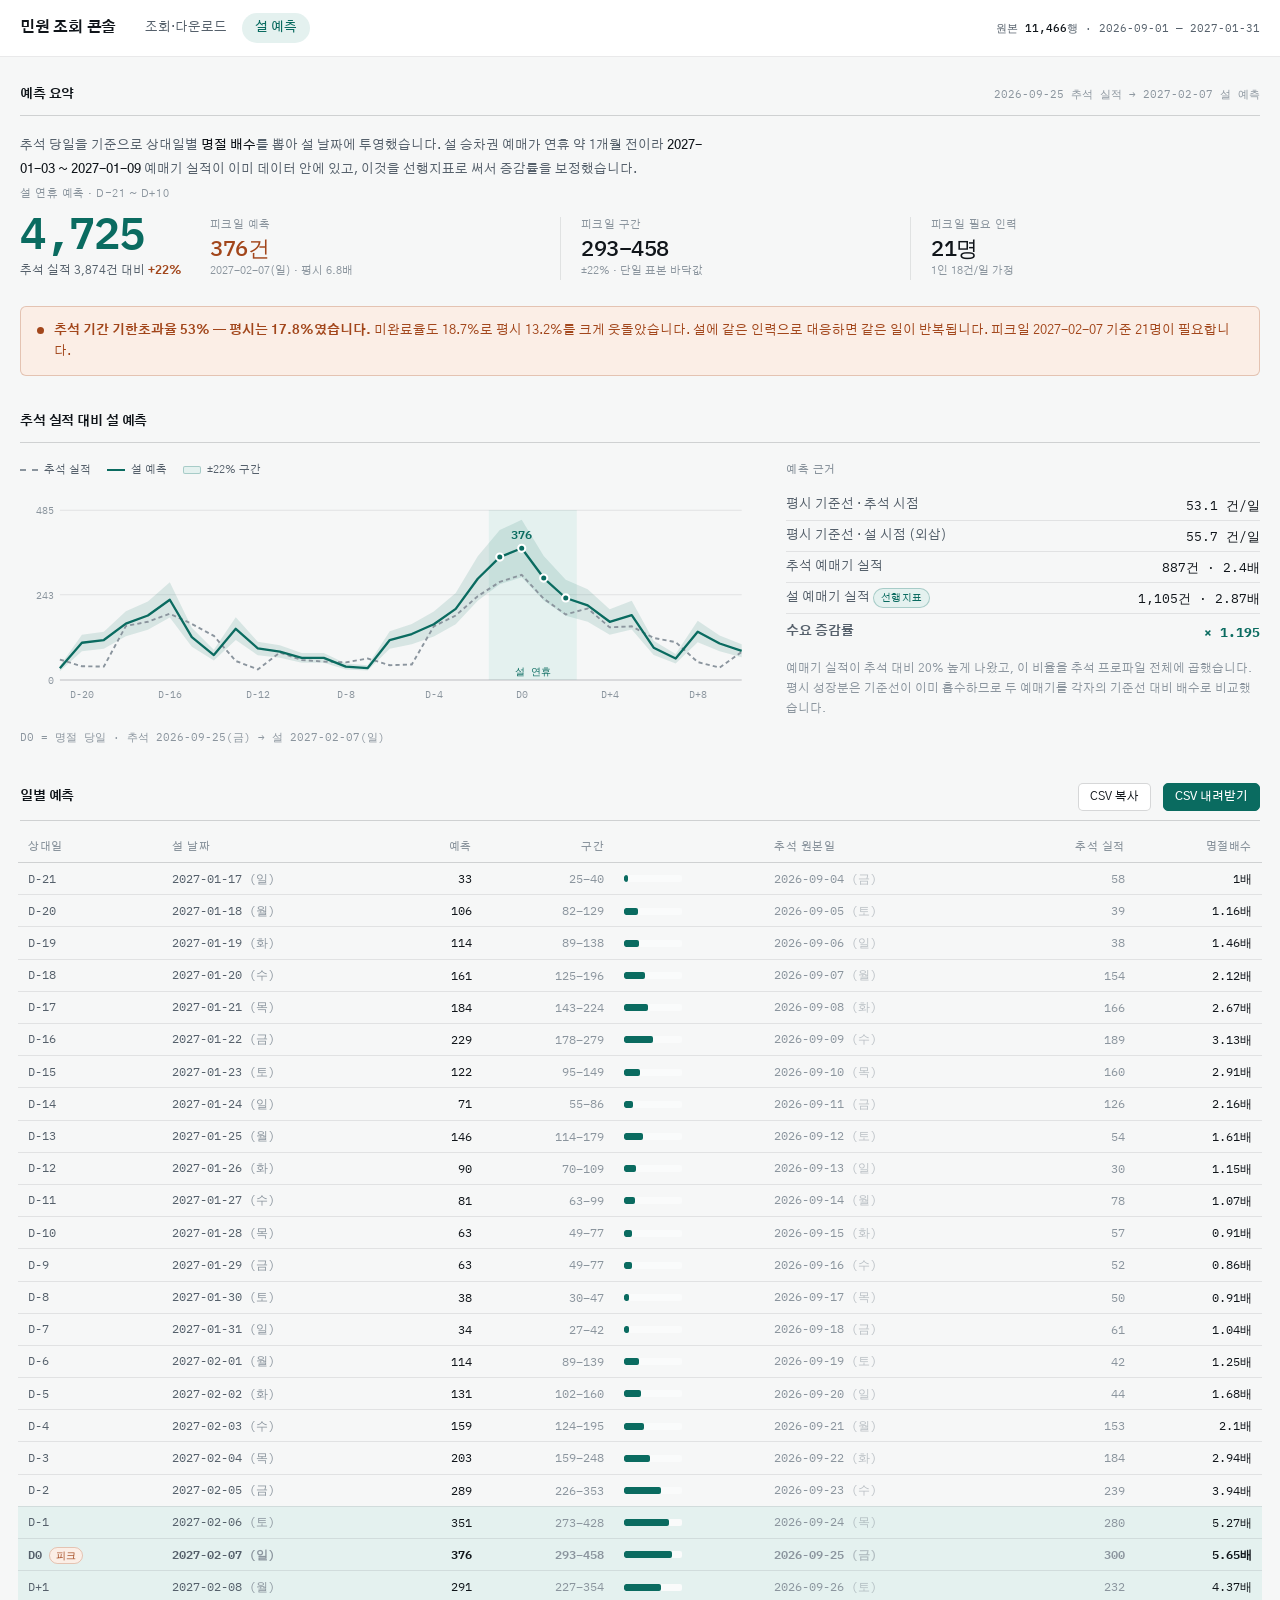
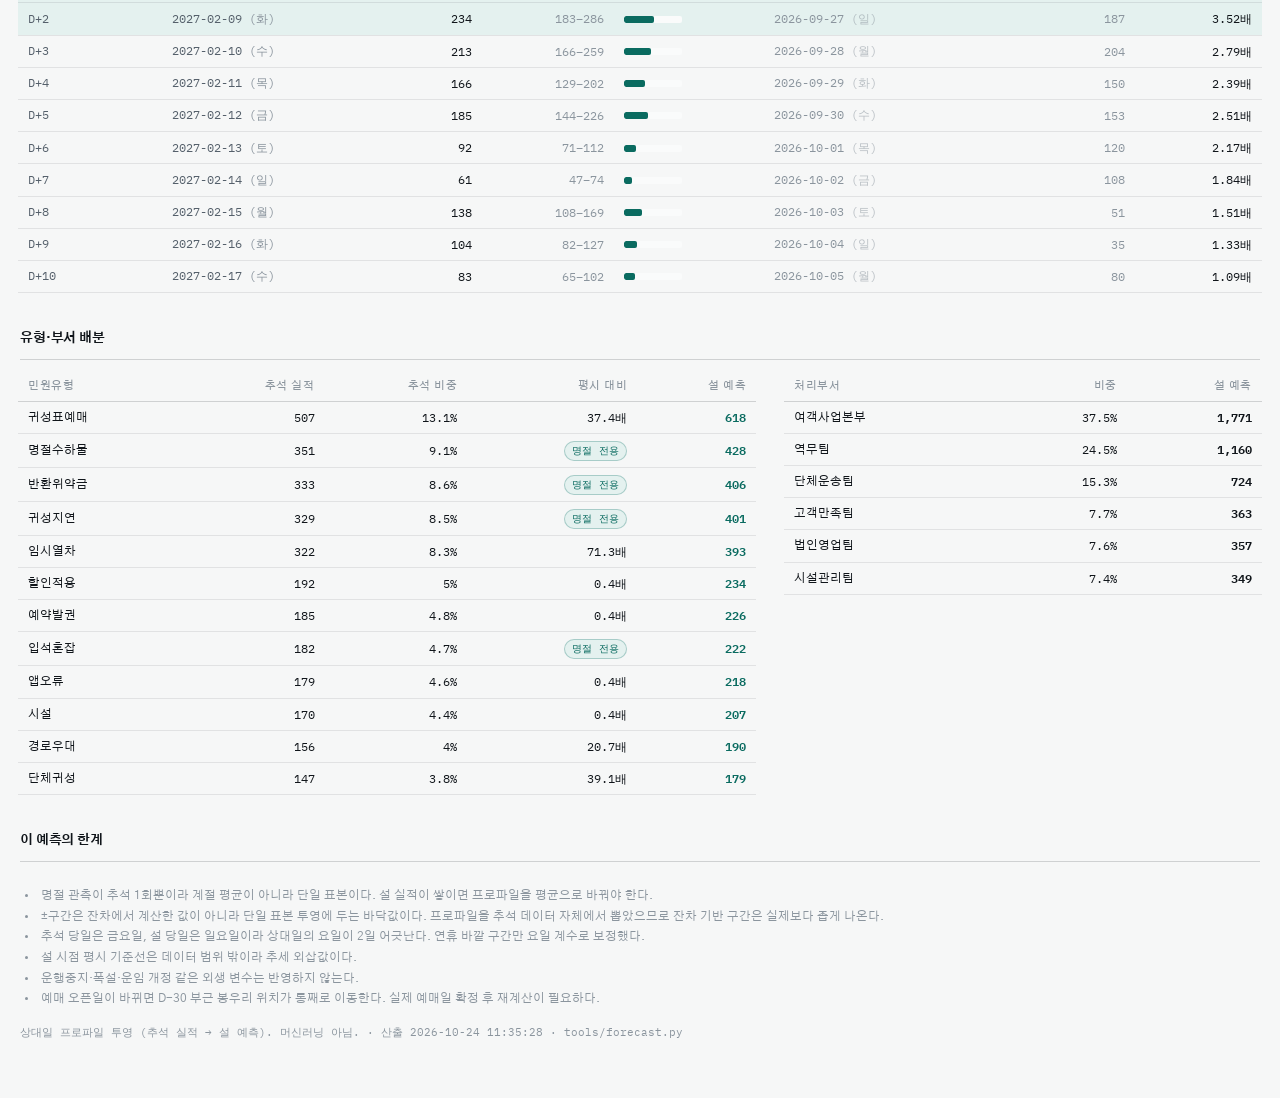
==== forecast.html @ 532e31fe "조회·다운로드 페이지와 설 예측 페이지 분리" ====
<!doctype html>
<html lang="ko">
<head>
<meta charset="utf-8">
<meta name="viewport" content="width=device-width,initial-scale=1,viewport-fit=cover">
<meta name="description" content="열차 민원 마스킹 데이터 조회·다운로드 및 추석 기반 설 연휴 민원 예측 콘솔">
<meta name="robots" content="noindex">
<style>
/* 정적 호스팅용 기본 리셋 — 아티팩트 환경에서는 플랫폼이 넣어주는 부분 */
:root{color-scheme:light;padding-top:env(safe-area-inset-top,0px);padding-bottom:env(safe-area-inset-bottom,0px)}
body{margin:0}
img{max-width:100%}
/* el.hidden 으로 토글하는 요소가 display:flex/grid 규칙에 덮이지 않게 한다 */
[hidden]{display:none!important}
</style>
<title>설 연휴 민원 예측</title>
<meta name="claude:viewport-fit-sides" content="cover">
<link rel="preconnect" href="https://fonts.gstatic.com" crossorigin>
<link rel="stylesheet" href="https://fonts.googleapis.com/css2?family=Gothic+A1:wght@300;400;500;700&family=IBM+Plex+Mono:wght@400;500;600&display=swap">
<link rel="stylesheet" href="assets/console.css">
</head>
<body>
<header class="bar">
  <div class="bar-in">
    <h1>민원 조회 콘솔</h1>
    <nav class="nav">
      <a href="index.html">조회·다운로드</a>
      <a href="forecast.html" aria-current="page">설 예측</a>
    </nav>
    <span class="sp"></span>
    <span class="src" id="src">예측 결과 불러오는 중…</span>
  </div>
</header>

<div class="shell">
  <div id="body">
    <section class="sec" style="margin-top:28px">
      <div class="sec-hd"><h2>예측 요약</h2></div>
      <div class="sk"></div><div class="sk"></div><div class="sk"></div>
    </section>
  </div>
</div>

<script src="assets/common.js"></script>
<script>
'use strict';

function svgChart(F){
  const fc = F.forecast, s = F.summary;
  const W = 700, H = 216, PL = 38, PR = 12, PT = 20, PB = 34;
  const n = fc.length, iw = (W - PL - PR) / (n - 1);
  const act = fc.map(f => F.chuseokActual[String(f.rel)].n);
  const yMax = Math.max(...fc.map(f => f.hi), ...act) * 1.06;
  const X = i => PL + i * iw, Y = v => PT + (H - PT - PB) * (1 - v / yMax);
  const hs = fc.findIndex(f => f.holiday), he = fc.map(f => f.holiday).lastIndexOf(true);
  let g = `<svg viewBox="0 0 ${W} ${H}" role="img" aria-label="추석 실적과 설 예측 비교">`;
  if (hs >= 0) g += `<rect x="${(X(hs) - iw / 2).toFixed(1)}" y="${PT}" width="${((he - hs + 1) * iw).toFixed(1)}"`
    + ` height="${H - PT - PB}" fill="var(--accent-soft)"/>`
    + `<text x="${X((hs + he) / 2).toFixed(1)}" y="${H - PB - 5}" text-anchor="middle" font-size="9.5"`
    + ` font-family="var(--mono)" fill="var(--accent)">설 연휴</text>`;
  [0, Math.round(yMax / 2), Math.round(yMax)].forEach(t => {
    g += `<line x1="${PL}" x2="${W - PR}" y1="${Y(t).toFixed(1)}" y2="${Y(t).toFixed(1)}" stroke="var(--rule)"/>`
      + `<text x="${PL - 6}" y="${(Y(t) + 3.5).toFixed(1)}" text-anchor="end" font-size="9.5"`
      + ` font-family="var(--mono)" fill="var(--ink-3)">${nf(t)}</text>`; });
  g += `<path d="M${fc.map((f, i) => `${X(i).toFixed(1)},${Y(f.hi).toFixed(1)}`).join(' L')}`
    + ` L${fc.slice().reverse().map((f, i) => `${X(n - 1 - i).toFixed(1)},${Y(f.lo).toFixed(1)}`).join(' L')} Z"`
    + ` fill="var(--accent)" opacity=".13"/>`;
  g += `<polyline points="${act.map((v, i) => `${X(i).toFixed(1)},${Y(v).toFixed(1)}`).join(' ')}"`
    + ` fill="none" stroke="var(--ink-3)" stroke-width="1.8" stroke-dasharray="4 3"/>`;
  g += `<polyline points="${fc.map((f, i) => `${X(i).toFixed(1)},${Y(f.pred).toFixed(1)}`).join(' ')}"`
    + ` fill="none" stroke="var(--accent)" stroke-width="2.2" stroke-linejoin="round"/>`;
  fc.forEach((f, i) => {
    if (f.holiday) g += `<circle cx="${X(i).toFixed(1)}" cy="${Y(f.pred).toFixed(1)}" r="3.4"`
      + ` fill="var(--accent)" stroke="var(--card)" stroke-width="2"/>`;
    if (f.rel % 4 === 0) g += `<text x="${X(i).toFixed(1)}" y="${H - 17}" text-anchor="middle" font-size="9.5"`
      + ` font-family="var(--mono)" fill="var(--ink-3)">D${f.rel > 0 ? '+' : ''}${f.rel}</text>`;
    g += `<rect x="${(X(i) - iw / 2).toFixed(1)}" y="${PT}" width="${iw.toFixed(1)}" height="${H - PT - PB}"`
      + ` fill="transparent"><title>D${f.rel > 0 ? '+' : ''}${f.rel} ${f.date}\n설 예측 ${nf(f.pred)}건 (${nf(f.lo)}~${nf(f.hi)})`
      + `\n추석 실적 ${nf(act[i])}건 · 명절배수 ${f.uplift}배</title></rect>`;
  });
  const pi = fc.findIndex(f => f.date === s.peakDate);
  g += `<text x="${X(pi).toFixed(1)}" y="${(Y(s.peakPred) - 9).toFixed(1)}" text-anchor="middle" font-size="11"`
    + ` font-weight="600" font-family="var(--mono)" fill="var(--accent)">${nf(s.peakPred)}</text>`
    + `<line x1="${PL}" x2="${W - PR}" y1="${H - PB}" y2="${H - PB}" stroke="var(--rule-2)"/></svg>`;
  return g;
}

function dailyRows(F){
  const mx = Math.max(...F.forecast.map(f => f.hi));
  return F.forecast.map(f => {
    const a = F.chuseokActual[String(f.rel)];
    const cls = [f.holiday ? 'hol' : '', f.date === F.summary.peakDate ? 'peak' : ''].filter(Boolean).join(' ');
    // 추석 원본일의 요일을 같이 보여준다. 두 명절은 요일이 2일 어긋나므로
    // 원시 건수를 직접 비교하면(예: 토요일 39건 vs 월요일 예측 106건) 오해를 부른다.
    // 요일이 보정된 비교는 '명절배수' 열이 담당한다.
    const sameDow = dowOf(f.date) === dowOf(a.date);
    return `<tr class="${cls}">
      <td class="m">D${f.rel > 0 ? '+' : ''}${f.rel}</td>
      <td class="m">${f.date}<span class="wk"> (${dowOf(f.date)})</span></td>
      <td class="n">${nf(f.pred)}</td>
      <td class="n wk">${nf(f.lo)}–${nf(f.hi)}</td>
      <td><span class="spark"><i style="width:${(f.pred / mx * 100).toFixed(1)}%"></i></span></td>
      <td class="m wk">${a.date}<span style="opacity:${sameDow ? 1 : .55}"> (${dowOf(a.date)})</span></td>
      <td class="n wk">${nf(a.n)}</td>
      <td class="n">${f.uplift}배</td></tr>`;
  }).join('');
}

function forecastCSV(F){
  const rows = F.forecast.map(f => ({
    '상대일': 'D' + (f.rel > 0 ? '+' : '') + f.rel,
    '날짜': f.date, '요일': dowOf(f.date), '연휴': f.holiday ? 'Y' : '',
    '예측건수': f.pred, '하한': f.lo, '상한': f.hi,
    '추석실적': F.chuseokActual[String(f.rel)].n,
    '명절배수': f.uplift, '기대치': f.base
  }));
  return toCSV(rows, ['상대일','날짜','요일','연휴','예측건수','하한','상한','추석실적','명절배수','기대치']);
}

function render(F){
  const s = F.summary, li = F.leadIndicator, ops = F.chuseokOps;
  const side = [
    ['피크일 예측', nf(s.peakPred) + '건', `${s.peakDate}(${dowOf(s.peakDate)}) · 평시 ${s.peakMultiple}배`, 'attn'],
    ['피크일 구간', `${nf(s.peakLo)}–${nf(s.peakHi)}`, `±${Math.round(F.band * 100)}% · 단일 표본 바닥값`, ''],
    ['피크일 필요 인력', s.staffNeeded + '명', `1인 ${s.handlePerPersonDay}건/일 가정`, '']
  ].map(([k, v, sub, cls]) =>
    `<div class="fig"><div class="k">${k}</div><div class="v ${cls}" style="font-size:22px">${v}</div>`
    + `<div class="s">${sub}</div></div>`).join('');

  const typeRows = F.types.map(t => `<tr>
    <td>${esc(t.type)}</td><td class="n">${nf(t.chuseok)}</td><td class="n">${t.share}%</td>
    <td class="n">${t.ratio === null ? '<span class="tag">명절 전용</span>' : t.ratio + '배'}</td>
    <td class="n" style="color:var(--accent);font-weight:600">${nf(t.pred)}</td></tr>`).join('');
  const deptRows = F.depts.map(d => `<tr><td>${esc(d.dept)}</td>
    <td class="n">${d.share}%</td>
    <td class="n" style="font-weight:600">${nf(d.pred)}</td></tr>`).join('');

  $('body').innerHTML = `
    <section class="sec" style="margin-top:28px">
      <div class="sec-hd"><h2>예측 요약</h2><span class="sp"></span>
        <span class="sub">${esc(F.anchors.chuseok)} 추석 실적 → ${esc(F.anchors.seollal)} 설 예측</span></div>
      <p class="lede">추석 당일을 기준으로 상대일별 <b>명절 배수</b>를 뽑아 설 날짜에 투영했습니다.
        설 승차권 예매가 연휴 약 1개월 전이라 <b>${esc(li.seollalBooking.window[0])} ~ ${esc(li.seollalBooking.window[1])}</b>
        예매기 실적이 이미 데이터 안에 있고, 이것을 선행지표로 써서 증감률을 보정했습니다.</p>
      <div class="hero">
        <div>
          <div class="big-k">설 연휴 예측 · D−21 ~ D+10</div>
          <div class="big">${nf(s.totalPred)}</div>
          <div class="big-s">추석 실적 ${nf(s.totalChuseok)}건 대비 <b>${s.deltaPct > 0 ? '+' : ''}${s.deltaPct}%</b></div>
        </div>
        <div class="side figs">${side}</div>
      </div>
      <div class="flag"><span class="dot" aria-hidden="true"></span>
        <span><b>추석 기간 기한초과율 ${ops.overdueRate}% — 평시는 ${ops.normalOverdueRate}%였습니다.</b>
        미완료율도 ${ops.openRate}%로 평시 ${ops.normalOpenRate}%를 크게 웃돌았습니다.
        설에 같은 인력으로 대응하면 같은 일이 반복됩니다. 피크일 ${s.peakDate} 기준 ${s.staffNeeded}명이 필요합니다.</span></div>
    </section>

    <section class="sec">
      <div class="sec-hd"><h2>추석 실적 대비 설 예측</h2></div>
      <div class="fc-wrap">
        <div class="plot">
          <div class="legend"><span><i class="a"></i>추석 실적</span><span><i class="b"></i>설 예측</span>
            <span><i class="c"></i>±${Math.round(F.band * 100)}% 구간</span></div>
          ${svgChart(F)}
          <p class="meth">D0 = 명절 당일 · 추석 ${esc(F.anchors.chuseok)}(금) → 설 ${esc(F.anchors.seollal)}(일)</p>
        </div>
        <div class="basis"><h4>예측 근거</h4><table>
          <tr><td>평시 기준선 · 추석 시점</td><td>${F.baseline.atChuseok} 건/일</td></tr>
          <tr><td>평시 기준선 · 설 시점 (외삽)</td><td>${F.baseline.atSeollal} 건/일</td></tr>
          <tr><td>추석 예매기 실적</td><td>${nf(li.chuseokBooking.n)}건 · ${li.chuseokBooking.lift}배</td></tr>
          <tr><td>설 예매기 실적 <span class="tag">선행지표</span></td><td>${nf(li.seollalBooking.n)}건 · ${li.seollalBooking.lift}배</td></tr>
          <tr class="eq"><td>수요 증감률</td><td>× ${li.growth}</td></tr></table>
          <p>예매기 실적이 추석 대비 ${Math.round((li.growth - 1) * 100)}% 높게 나왔고,
          이 비율을 추석 프로파일 전체에 곱했습니다. 평시 성장분은 기준선이 이미 흡수하므로
          두 예매기를 각자의 기준선 대비 배수로 비교했습니다.</p>
        </div>
      </div>
    </section>

    <section class="sec">
      <div class="sec-hd"><h2>일별 예측</h2><span class="sp"></span>
        <span class="sub" id="dl-msg" aria-live="polite"></span>
        <button class="btn btn-sm" id="btn-copy">CSV 복사</button>
        <button class="btn btn-sm btn-go" id="btn-save">CSV 내려받기</button></div>
      <div class="tscroll"><table class="daily"><thead><tr>
        <th>상대일</th><th>설 날짜</th><th style="text-align:right">예측</th>
        <th style="text-align:right">구간</th><th></th>
        <th>추석 원본일</th><th style="text-align:right">추석 실적</th>
        <th style="text-align:right">명절배수</th>
      </tr></thead><tbody>${dailyRows(F)}</tbody></table></div>
    </section>

    <section class="sec">
      <div class="sec-hd"><h2>유형·부서 배분</h2></div>
      <div class="fc-wrap">
        <div class="tscroll"><table class="daily" style="min-width:430px"><thead><tr>
          <th>민원유형</th><th style="text-align:right">추석 실적</th><th style="text-align:right">추석 비중</th>
          <th style="text-align:right">평시 대비</th><th style="text-align:right">설 예측</th>
        </tr></thead><tbody>${typeRows}</tbody></table></div>
        <div class="tscroll"><table class="daily" style="min-width:230px"><thead><tr>
          <th>처리부서</th><th style="text-align:right">비중</th><th style="text-align:right">설 예측</th>
        </tr></thead><tbody>${deptRows}</tbody></table></div>
      </div>
    </section>

    <section class="sec">
      <div class="sec-hd"><h2>이 예측의 한계</h2></div>
      <ul class="notes">${F.caveats.map(c => `<li>${esc(c)}</li>`).join('')}</ul>
      <p class="meth">${esc(F.method)} · 산출 ${esc(F.generatedAt)} · tools/forecast.py</p>
    </section>`;

  const csv = forecastCSV(F);
  const name = `설연휴_민원예측_${F.anchors.seollal.replace(/-/g, '')}.csv`;
  $('btn-copy').onclick = e => copyText(csv, e.target, 'CSV 복사');
  $('btn-save').onclick = async e => {
    const btn = e.currentTarget, msg = $('dl-msg');
    btn.disabled = true; msg.textContent = '';
    try { msg.textContent = await saveFile(name, csv); }
    catch (err) { msg.textContent = saveError(err); }
    finally { btn.disabled = false; }
  };
}

(async function boot(){
  const F = await loadJSON('data/forecast.json');
  if (!F){
    $('src').textContent = 'data/forecast.json 을 불러오지 못했습니다';
    $('body').innerHTML = `<section class="sec" style="margin-top:28px">
      <div class="sec-hd"><h2>예측 요약</h2></div>
      <p class="empty-note">예측 결과가 없습니다.
      <code>python3 tools/forecast.py -i data/masked_seasonal.csv -o data/forecast.json</code> 을 실행해 생성해 주세요.</p>
      </section>`;
    return;
  }
  $('src').innerHTML = `원본 <b>${nf(F.source.rows)}</b>행 · ${esc(F.source.from)} — ${esc(F.source.to)}`;
  render(F);
})();
</script>

</body>
</html>
---- assets/console.css ----
/* 레이아웃: 얇은 상단 바 → 툴바형 조회조건 → 숫자 요약 → 설 예측 → 데이터 표 → 이력.
   섹션은 테두리 박스가 아니라 여백과 헤어라인으로만 나눈다. 색은 조작 요소와 경고에만 쓴다. */
:root{
  --paper:#f6f7f7; --card:#fff; --sunk:#fafbfb;
  --ink:#10151a; --ink-2:#55606b; --ink-3:#8b959e;
  --rule:rgba(16,21,26,.09); --rule-2:rgba(16,21,26,.17);
  --accent:#0a6b60; --accent-soft:#e4f1ef; --accent-line:rgba(10,107,96,.28); --on-accent:#fff;
  --attn:#a2461b; --attn-soft:#fbeee6; --attn-line:rgba(162,70,27,.26);
  --ui:"Gothic A1","Malgun Gothic",-apple-system,system-ui,sans-serif;
  --mono:"IBM Plex Mono","SFMono-Regular",Consolas,monospace;
}
@media (prefers-color-scheme:dark){:root:not([data-theme="light"]){
  --paper:#0b0e11; --card:#14181d; --sunk:#10141a;
  --ink:#e9eef2; --ink-2:#9aa5af; --ink-3:#6b7681;
  --rule:rgba(233,238,242,.10); --rule-2:rgba(233,238,242,.20);
  --accent:#4fc3b4; --accent-soft:#11302c; --accent-line:rgba(79,195,180,.32); --on-accent:#08201d;
  --attn:#e0916a; --attn-soft:#2d1e15; --attn-line:rgba(224,145,106,.3);
  color-scheme:dark;
}}
:root[data-theme="dark"]{
  --paper:#0b0e11; --card:#14181d; --sunk:#10141a;
  --ink:#e9eef2; --ink-2:#9aa5af; --ink-3:#6b7681;
  --rule:rgba(233,238,242,.10); --rule-2:rgba(233,238,242,.20);
  --accent:#4fc3b4; --accent-soft:#11302c; --accent-line:rgba(79,195,180,.32); --on-accent:#08201d;
  --attn:#e0916a; --attn-soft:#2d1e15; --attn-line:rgba(224,145,106,.3);
  color-scheme:dark;
}
*{box-sizing:border-box}
body{background:var(--paper);color:var(--ink);margin:0;font-family:var(--ui);
  font-size:13px;line-height:1.6;-webkit-font-smoothing:antialiased}
body::before{content:"";position:fixed;inset:0 0 auto;height:env(safe-area-inset-top,0px);z-index:30;background:var(--card)}
h1,h2,h3,h4{margin:0;font-weight:500;text-wrap:balance}
button,input,select{font:inherit;color:inherit}
:focus-visible{outline:2px solid var(--accent);outline-offset:2px;border-radius:2px}
.num{font-family:var(--mono);font-variant-numeric:tabular-nums}

.shell{max-width:1360px;margin:0 auto;
  padding-left:max(20px,env(safe-area-inset-left,0px));padding-right:max(20px,env(safe-area-inset-right,0px));
  padding-block:0 56px}

/* ── 상단 바 ─────────────────────────────────────────────── */
.bar{position:sticky;top:env(safe-area-inset-top,0px);z-index:20;background:var(--card);
  border-bottom:1px solid var(--rule)}
.bar-in{max-width:1360px;margin:0 auto;display:flex;align-items:center;gap:12px;flex-wrap:wrap;
  padding-block:13px;padding-left:max(20px,env(safe-area-inset-left,0px));padding-right:max(20px,env(safe-area-inset-right,0px))}
.bar h1{font-size:14.5px;font-weight:700;letter-spacing:-.015em}
.bar .sys{font-family:var(--mono);font-size:10.5px;color:var(--ink-3);letter-spacing:.05em;text-transform:uppercase}
.bar .sp{flex:1;min-width:0}
.bar .src{font-family:var(--mono);font-size:10.5px;color:var(--ink-2);white-space:nowrap}
.bar .src b{color:var(--ink);font-weight:500}

/* ── 섹션 ────────────────────────────────────────────────── */
.sec{margin-top:36px}
.sec-hd{display:flex;align-items:baseline;gap:12px;flex-wrap:wrap;
  padding-bottom:9px;border-bottom:1px solid var(--rule-2);margin-bottom:18px}
.sec-hd h2{font-size:13px;font-weight:700;letter-spacing:-.01em}
.sec-hd .sub{font-size:11px;color:var(--ink-3);font-family:var(--mono)}
.sec-hd .sp{flex:1;min-width:0}

/* ── 조회 조건 (툴바형) ──────────────────────────────────── */
.tools{display:grid;grid-template-columns:repeat(auto-fit,minmax(176px,1fr));gap:14px 20px;align-items:end}
.f{display:grid;gap:5px;min-width:0}
/* 날짜 두 칸 + 물결표는 한 칸에 안 들어간다 */
.f.wide{grid-column:span 2}
@media (max-width:620px){.f.wide{grid-column:span 1}}
.f>label{font-size:10.5px;color:var(--ink-3);letter-spacing:.05em;text-transform:uppercase}
.f .in{display:flex;gap:5px;align-items:center;min-width:0}
input[type=date],input[type=text],select{width:100%;min-width:0;background:var(--card);color:var(--ink);
  border:1px solid var(--rule-2);border-radius:5px;padding:7px 9px;transition:border-color .12s}
input:hover,select:hover{border-color:var(--ink-3)}
input:focus,select:focus{border-color:var(--accent)}
input[type=date]{font-family:var(--mono);font-size:12px;min-width:112px}
.tilde{color:var(--ink-3);flex:0 0 auto;font-size:11px}
.row2{display:flex;align-items:center;gap:18px;flex-wrap:wrap;margin-top:16px;padding-top:14px;border-top:1px solid var(--rule)}
.quick{display:flex;gap:2px;flex-wrap:wrap}
.quick button{background:none;border:0;padding:4px 10px;border-radius:999px;cursor:pointer;
  font-size:12px;color:var(--ink-2)}
.quick button:hover{background:var(--sunk);color:var(--ink)}
.quick button[aria-pressed=true]{background:var(--accent-soft);color:var(--accent);font-weight:500}
.row2 .sp{flex:1;min-width:0}
.btn{background:var(--card);border:1px solid var(--rule-2);border-radius:5px;padding:7px 16px;cursor:pointer;
  font-size:12.5px;transition:border-color .12s,background .12s}
.btn:hover{border-color:var(--ink-3)}
.btn-go{background:var(--accent);border-color:var(--accent);color:var(--on-accent);font-weight:500}
.btn-go:hover{filter:brightness(1.08);border-color:var(--accent)}
.btn:disabled{opacity:.4;cursor:not-allowed}
.btn-sm{padding:4px 11px;font-size:11.5px}
.warn-line{margin-top:14px;padding:9px 0 0;border-top:1px solid var(--attn-line);
  font-size:12px;color:var(--attn);display:flex;gap:8px}
.warn-line b{font-weight:700}

/* ── 숫자 요약 (박스 없음) ───────────────────────────────── */
.figs{display:grid;grid-template-columns:repeat(auto-fit,minmax(132px,1fr))}
.fig{padding:0 20px;border-left:1px solid var(--rule)}
.fig:first-child{padding-left:0;border-left:0}
.fig .k{font-size:10.5px;color:var(--ink-3);letter-spacing:.04em}
.fig .v{font-family:var(--mono);font-size:27px;font-weight:500;letter-spacing:-.02em;
  font-variant-numeric:tabular-nums;line-height:1.3}
.fig .s{font-size:11px;color:var(--ink-3);font-variant-numeric:tabular-nums}
.fig .v.attn{color:var(--attn)}
.fig .v.acc{color:var(--accent)}

/* ── 차트 ────────────────────────────────────────────────── */
.plots{display:grid;grid-template-columns:1.5fr 1fr;gap:32px;margin-top:28px}
@media (max-width:900px){.plots{grid-template-columns:1fr;gap:28px}}
.plot{min-width:0}
.plot h3{font-size:11px;color:var(--ink-3);letter-spacing:.05em;text-transform:uppercase;margin-bottom:12px}
.plot svg{display:block;width:100%;height:auto;max-width:100%;overflow:visible}
.rank{display:grid;gap:7px}
.rk{display:grid;grid-template-columns:82px 1fr 46px;gap:10px;align-items:center;font-size:12px}
.rk .nm{color:var(--ink-2);overflow:hidden;text-overflow:ellipsis;white-space:nowrap}
.rk .tr{height:6px;background:var(--sunk);border-radius:3px;overflow:hidden}
.rk .tr i{display:block;height:100%;background:var(--accent);border-radius:3px}
.rk .ct{font-family:var(--mono);text-align:right;font-variant-numeric:tabular-nums;color:var(--ink-2);font-size:11.5px}

/* ── 예측 ────────────────────────────────────────────────── */
.hero{display:grid;grid-template-columns:auto 1fr;gap:28px;align-items:end;margin-bottom:26px}
@media (max-width:620px){.hero{grid-template-columns:1fr;gap:16px}}
.hero .big{font-family:var(--mono);font-size:44px;font-weight:600;letter-spacing:-.03em;line-height:1;
  font-variant-numeric:tabular-nums;color:var(--accent)}
.hero .big-k{font-size:10.5px;color:var(--ink-3);letter-spacing:.05em;text-transform:uppercase;margin-bottom:7px}
.hero .big-s{font-size:12px;color:var(--ink-2);margin-top:7px}
.hero .big-s b{color:var(--attn);font-weight:700}
.hero .side{display:grid;grid-template-columns:repeat(auto-fit,minmax(118px,1fr))}
.legend{display:flex;gap:16px;flex-wrap:wrap;font-size:11px;color:var(--ink-2);margin-bottom:10px}
.legend span{display:flex;align-items:center;gap:6px}
.legend i{width:18px;flex:0 0 18px;height:0;border-top-width:2px;display:inline-block}
.legend i.a{border-top-style:dashed;border-top-color:var(--ink-3)}
.legend i.b{border-top-style:solid;border-top-color:var(--accent)}
.legend i.c{height:8px;border:0;background:var(--accent-soft);border:1px solid var(--accent-line);border-radius:2px}
.fc-wrap{display:grid;grid-template-columns:1.55fr 1fr;gap:32px}
@media (max-width:1000px){.fc-wrap{grid-template-columns:1fr;gap:26px}}
.basis h4{font-size:11px;color:var(--ink-3);letter-spacing:.05em;text-transform:uppercase;margin-bottom:11px}
.basis table{width:100%;border-collapse:collapse;font-size:12.5px}
.basis td{padding:5px 0;border-bottom:1px solid var(--rule)}
.basis td:first-child{color:var(--ink-2)}
.basis td:last-child{font-family:var(--mono);text-align:right;font-variant-numeric:tabular-nums;white-space:nowrap}
.basis tr.eq td{border-bottom:0;border-top:1px solid var(--rule-2);font-weight:700;padding-top:8px}
.basis tr.eq td:last-child{color:var(--accent)}
.basis p{margin:12px 0 0;font-size:11.5px;color:var(--ink-3);line-height:1.75}
.tag{display:inline-block;padding:1px 7px;border-radius:999px;font-size:10px;letter-spacing:.02em;
  background:var(--accent-soft);color:var(--accent);border:1px solid var(--accent-line);white-space:nowrap}
.flag{display:flex;gap:10px;align-items:flex-start;margin-top:24px;padding:13px 16px;border-radius:6px;
  background:var(--attn-soft);border:1px solid var(--attn-line);color:var(--attn);font-size:12.5px;line-height:1.7}
.flag b{font-weight:700}
.flag .dot{flex:0 0 7px;width:7px;height:7px;border-radius:50%;background:var(--attn);margin-top:7px}
.notes{margin:24px 0 0;padding:0 0 0 18px;font-size:11.5px;color:var(--ink-3);line-height:1.8}
.notes li{margin:0;padding-left:3px}
.meth{margin:14px 0 0;font-size:11px;color:var(--ink-3);font-family:var(--mono)}

/* ── 표 ──────────────────────────────────────────────────── */
.resline{display:flex;align-items:baseline;gap:14px;flex-wrap:wrap;margin-bottom:14px}
.resline .c{font-size:13px;color:var(--ink-2)}
.resline .c b{font-family:var(--mono);font-size:19px;font-weight:600;color:var(--ink);letter-spacing:-.02em;
  font-variant-numeric:tabular-nums}
.resline .sp{flex:1;min-width:0}
.resline .pg{display:flex;align-items:center;gap:6px;font-size:11.5px;color:var(--ink-3)}
.resline .pg select{width:auto;padding:4px 7px;font-size:11.5px}
.tscroll{overflow-x:auto;margin:0 -2px}
table.grid{border-collapse:collapse;width:100%;min-width:880px}
.grid thead th{position:sticky;top:0;z-index:5;background:var(--paper);padding:0 10px 8px;text-align:left;
  font-size:10.5px;font-weight:500;color:var(--ink-3);letter-spacing:.05em;text-transform:uppercase;white-space:nowrap;
  box-shadow:inset 0 -1px 0 var(--rule-2)}
.grid thead th.so{cursor:pointer;user-select:none}
.grid thead th.so:hover{color:var(--accent)}
.grid thead th .ar{color:var(--accent);font-size:9px;margin-left:2px}
.grid tbody td{padding:9px 10px;border-bottom:1px solid var(--rule);vertical-align:baseline;font-size:12.5px}
.grid tbody tr{cursor:pointer}
.grid tbody tr:hover td{background:var(--sunk)}
td.m{font-family:var(--mono);font-size:11.5px;white-space:nowrap;font-variant-numeric:tabular-nums;color:var(--ink-2)}
td.ti{max-width:400px;min-width:210px;overflow:hidden;text-overflow:ellipsis;white-space:nowrap}
td.nw{white-space:nowrap}
.st{font-size:11.5px;white-space:nowrap}
.st-done{color:var(--ink-3)}
.st-over{color:var(--attn);font-weight:500}
.st-open{color:var(--ink-2)}
.st-open::before,.st-over::before{content:"";display:inline-block;width:5px;height:5px;border-radius:50%;
  margin-right:6px;vertical-align:middle;background:currentColor}
.st-open::before{background:none;border:1.5px solid var(--ink-3)}
.none{padding:56px 16px;text-align:center;color:var(--ink-3)}
.none b{display:block;color:var(--ink-2);font-size:14px;font-weight:500;margin-bottom:5px}
.pager{display:flex;justify-content:center;align-items:center;gap:2px;padding:20px 8px 0;flex-wrap:wrap}
.pager button{background:none;border:0;border-radius:5px;min-width:30px;padding:5px 8px;cursor:pointer;
  font-family:var(--mono);font-size:12px;color:var(--ink-2)}
.pager button:hover:not(:disabled){background:var(--sunk);color:var(--ink)}
.pager button[aria-current=page]{background:var(--accent-soft);color:var(--accent);font-weight:600}
.pager button:disabled{opacity:.3;cursor:not-allowed}
.pager .pi{margin-left:10px;font-size:11.5px;color:var(--ink-3);font-variant-numeric:tabular-nums}

/* ── 다운로드 출력 ───────────────────────────────────────── */
.dlbox{margin:16px 0 0;border:1px solid var(--rule-2);border-radius:6px;overflow:hidden;background:var(--card)}
.dlbox .h{display:flex;gap:12px;align-items:center;flex-wrap:wrap;padding:11px 14px;border-bottom:1px solid var(--rule)}
.dlbox .fn{font-family:var(--mono);font-size:12px;font-weight:500;word-break:break-all}
.dlbox .mt{font-family:var(--mono);font-size:10.5px;color:var(--ink-3)}
.dlbox .sp{flex:1;min-width:0}
.dlbox pre{margin:0;padding:12px 14px;overflow-x:auto;font-family:var(--mono);font-size:10.5px;
  line-height:1.8;color:var(--ink-3);max-height:170px;background:var(--sunk)}
.bar-prog{height:3px;background:var(--sunk)}
.bar-prog i{display:block;height:100%;width:0;background:var(--accent);transition:width .16s linear}
.x{background:none;border:0;border-radius:4px;width:24px;height:24px;cursor:pointer;color:var(--ink-3);line-height:1}
.x:hover{background:var(--sunk);color:var(--ink)}
table.hist{width:100%;min-width:600px;border-collapse:collapse;font-size:11.5px}
.hist th{padding:0 10px 7px;text-align:left;font-size:10.5px;font-weight:500;color:var(--ink-3);
  letter-spacing:.05em;text-transform:uppercase;box-shadow:inset 0 -1px 0 var(--rule)}
.hist td{padding:7px 10px;border-bottom:1px solid var(--rule)}
.hint{font-size:11.5px;color:var(--ink-3);margin-top:14px;max-width:88ch;line-height:1.8}

/* ── 상세 ────────────────────────────────────────────────── */
.dw{position:fixed;top:0;right:0;bottom:0;width:min(580px,100%);background:var(--card);z-index:40;
  display:flex;flex-direction:column;box-shadow:-1px 0 0 var(--rule-2),-20px 0 48px rgba(0,0,0,.12);
  padding-top:env(safe-area-inset-top,0px);padding-bottom:env(safe-area-inset-bottom,0px);
  padding-right:env(safe-area-inset-right,0px)}
.dw-h{display:flex;align-items:center;gap:12px;padding:15px 20px;border-bottom:1px solid var(--rule)}
.dw-h .id{font-family:var(--mono);font-size:12.5px;font-weight:500;flex:1;min-width:0}
.dw-b{overflow-y:auto;padding:20px;display:grid;gap:22px}
.kv{display:grid;grid-template-columns:repeat(auto-fit,minmax(152px,1fr));gap:14px 20px}
.kv .k{font-size:10.5px;color:var(--ink-3);letter-spacing:.04em}
.kv .v{font-size:12.5px;word-break:break-word}
.kv .v.m{font-family:var(--mono);font-size:11.5px}
.blk h4{font-size:10.5px;letter-spacing:.05em;text-transform:uppercase;color:var(--ink-3);margin-bottom:8px}
.blk p{margin:0;white-space:pre-wrap;word-break:break-word;line-height:1.85;max-width:60ch;font-size:12.5px}
.tok{font-family:var(--mono);font-size:.9em;color:var(--accent);background:var(--accent-soft);
  padding:0 4px;border-radius:3px}
.scrim{position:fixed;inset:0;background:rgba(8,12,16,.38);z-index:35;backdrop-filter:blur(1.5px)}

.sk{height:34px;border-bottom:1px solid var(--rule);
  background:linear-gradient(90deg,var(--sunk),var(--card),var(--sunk));background-size:200% 100%;
  animation:sh 1.4s linear infinite}
@keyframes sh{to{background-position:-200% 0}}
@media (prefers-reduced-motion:reduce){*{animation-duration:.01ms!important;transition-duration:.01ms!important}}
.foot{margin-top:44px;padding-top:18px;border-top:1px solid var(--rule);font-size:11.5px;color:var(--ink-3);
  max-width:84ch;line-height:1.85}
.foot code{font-family:var(--mono);font-size:.92em;color:var(--ink-2)}

/* ── 페이지 전환 탭 (분리 이후 추가) ─────────────────────── */
.nav{display:flex;gap:2px;margin-left:4px}
.nav a{padding:5px 13px;border-radius:999px;font-size:12.5px;color:var(--ink-2);text-decoration:none;
  white-space:nowrap;transition:background .12s,color .12s}
.nav a:hover{background:var(--sunk);color:var(--ink)}
.nav a[aria-current=page]{background:var(--accent-soft);color:var(--accent);font-weight:500}

/* ── 예측 페이지 전용 ────────────────────────────────────── */
.lede{max-width:700px;font-size:13px;color:var(--ink-2);line-height:1.85;margin:0 0 4px}
.lede b{color:var(--ink);font-weight:500}
.daily{width:100%;min-width:620px;border-collapse:collapse;font-size:12px}
.daily th{padding:0 10px 7px;text-align:left;font-size:10.5px;font-weight:500;color:var(--ink-3);
  letter-spacing:.05em;text-transform:uppercase;white-space:nowrap;box-shadow:inset 0 -1px 0 var(--rule-2)}
.daily td{padding:6px 10px;border-bottom:1px solid var(--rule);white-space:nowrap}
.daily tr.hol td{background:var(--accent-soft)}
.daily tr.peak td{font-weight:600}
.daily tr.peak td:first-child::after{content:"피크";margin-left:7px;padding:1px 6px;border-radius:999px;
  font-size:9.5px;font-weight:500;background:var(--attn-soft);color:var(--attn);border:1px solid var(--attn-line)}
.daily .n{font-family:var(--mono);text-align:right;font-variant-numeric:tabular-nums}
.daily .wk{color:var(--ink-3)}
.spark{display:inline-block;width:58px;height:7px;background:var(--sunk);border-radius:2px;overflow:hidden;
  vertical-align:middle}
.spark i{display:block;height:100%;background:var(--accent);border-radius:2px}
.empty-note{padding:40px 0;color:var(--ink-3);font-size:13px}
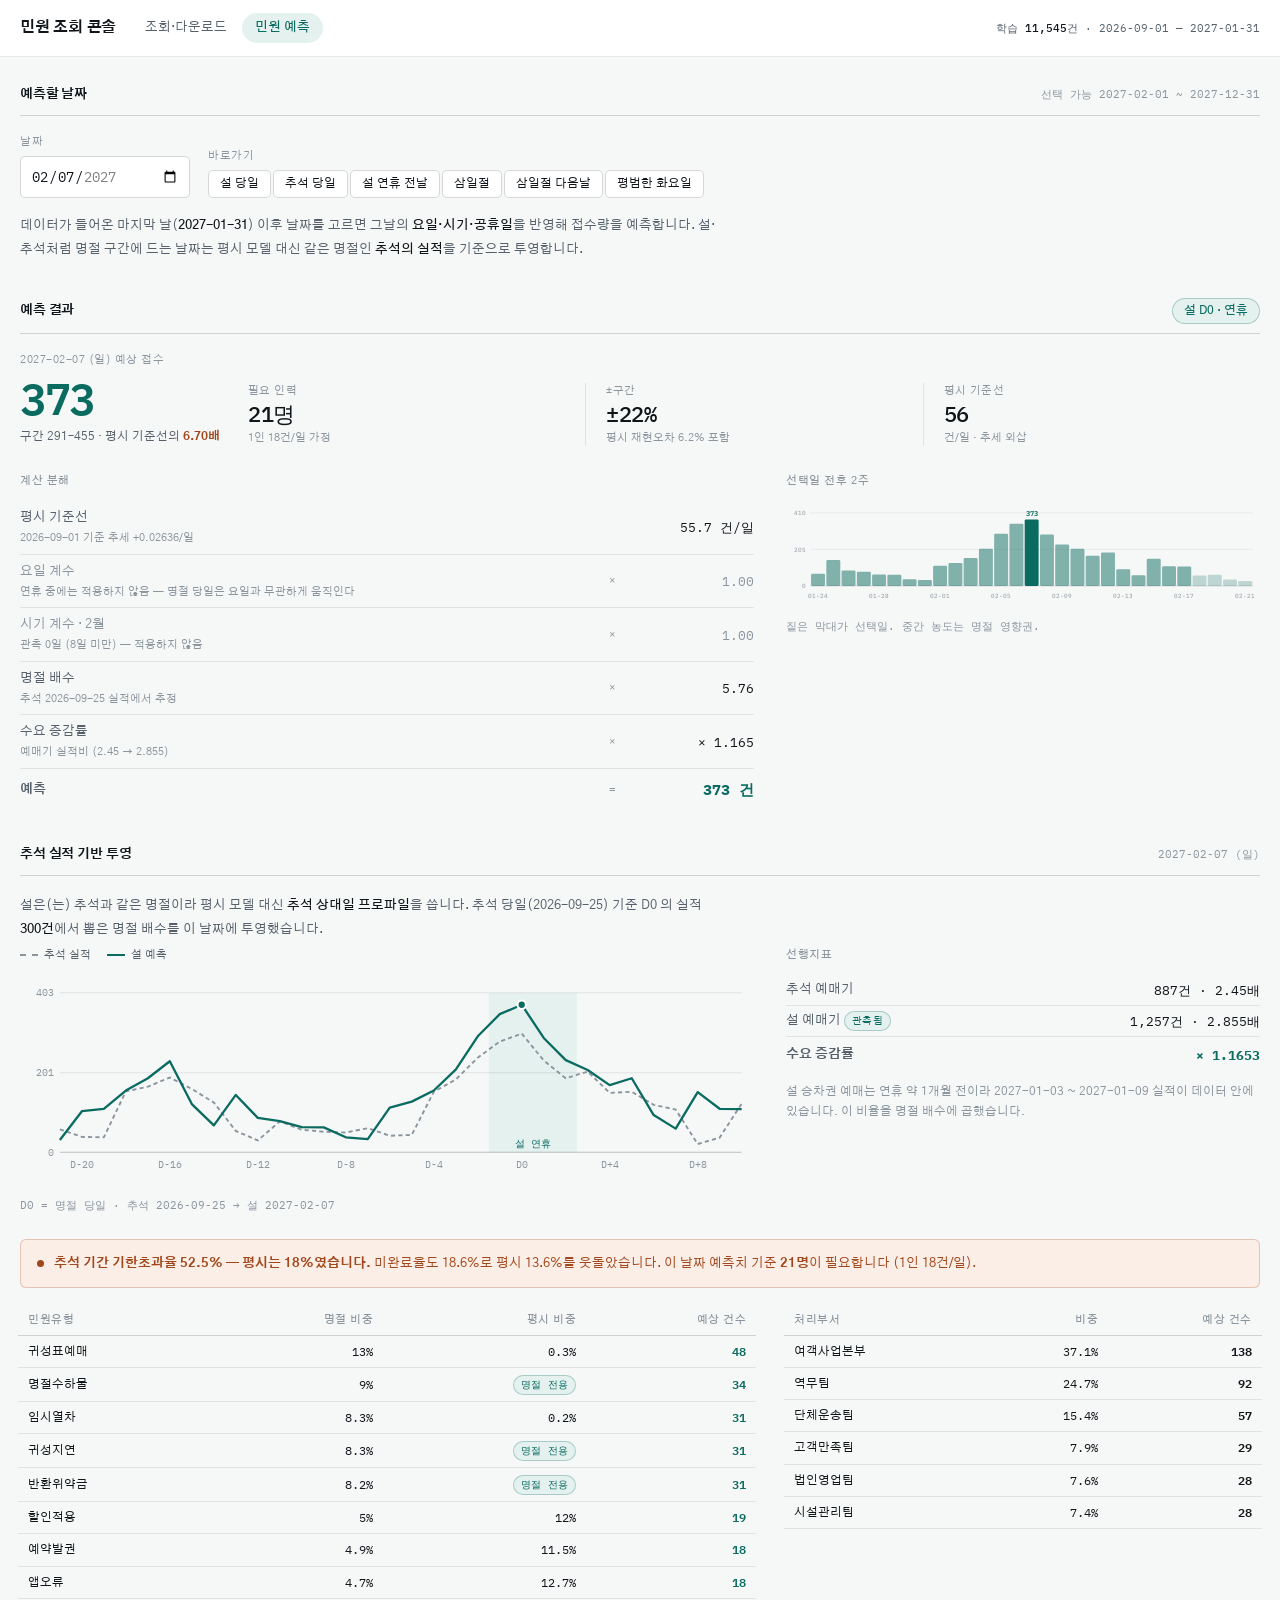
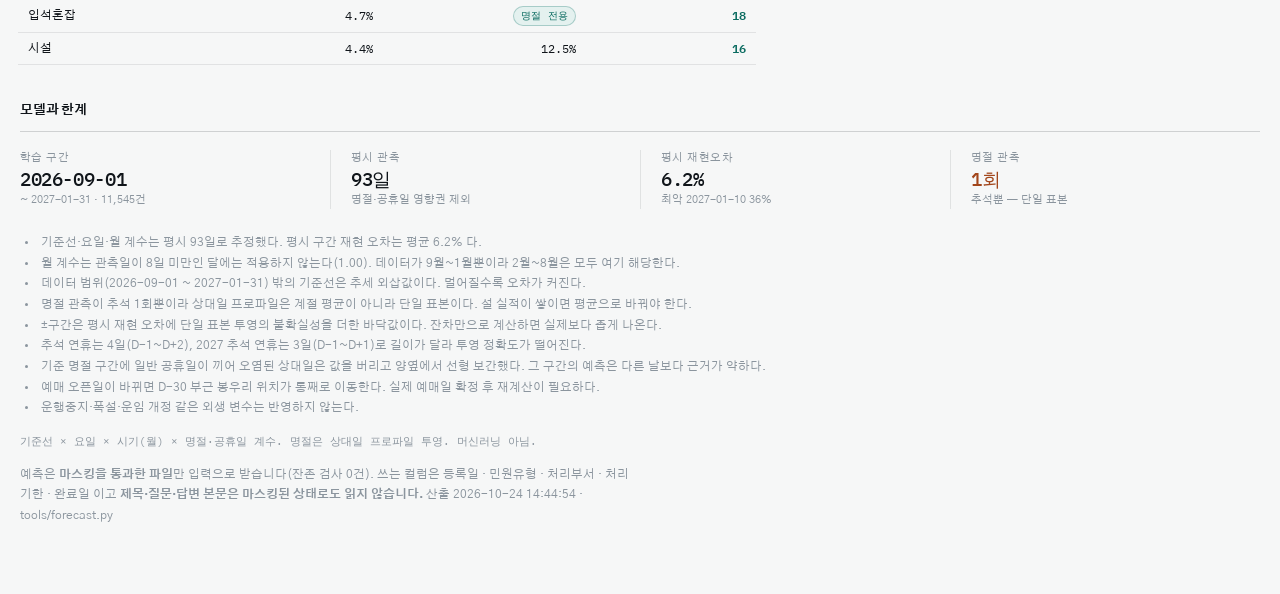
==== commit f4719d90: "고정 설 예측을 날짜 선택 예측으로 전환" ====
--- a/forecast.html
+++ b/forecast.html
@@ -13,7 +13,7 @@
 /* el.hidden 으로 토글하는 요소가 display:flex/grid 규칙에 덮이지 않게 한다 */
 [hidden]{display:none!important}
 </style>
-<title>설 연휴 민원 예측</title>
+<title>민원 예측</title>
 <meta name="claude:viewport-fit-sides" content="cover">
 <link rel="preconnect" href="https://fonts.gstatic.com" crossorigin>
 <link rel="stylesheet" href="https://fonts.googleapis.com/css2?family=Gothic+A1:wght@300;400;500;700&family=IBM+Plex+Mono:wght@400;500;600&display=swap">
@@ -25,216 +25,376 @@
     <h1>민원 조회 콘솔</h1>
     <nav class="nav">
       <a href="index.html">조회·다운로드</a>
-      <a href="forecast.html" aria-current="page">설 예측</a>
+      <a href="forecast.html" aria-current="page">민원 예측</a>
     </nav>
     <span class="sp"></span>
-    <span class="src" id="src">예측 결과 불러오는 중…</span>
+    <span class="src" id="src">모델 불러오는 중…</span>
   </div>
 </header>
 
 <div class="shell">
-  <div id="body">
-    <section class="sec" style="margin-top:28px">
-      <div class="sec-hd"><h2>예측 요약</h2></div>
-      <div class="sk"></div><div class="sk"></div><div class="sk"></div>
-    </section>
-  </div>
+  <section class="sec" style="margin-top:28px">
+    <div class="sec-hd"><h2>예측할 날짜</h2><span class="sp"></span>
+      <span class="sub" id="range-hint"></span></div>
+    <div class="pick">
+      <div class="f"><label for="pd">날짜</label>
+        <div class="in"><input type="date" id="pd"></div></div>
+      <div class="f"><label>바로가기</label>
+        <div class="jump" id="jump"></div></div>
+    </div>
+    <p class="lede" id="lede" style="margin-top:16px"></p>
+  </section>
+
+  <div id="out"></div>
 </div>
 
 <script src="assets/common.js"></script>
 <script>
 'use strict';
-
-function svgChart(F){
-  const fc = F.forecast, s = F.summary;
-  const W = 700, H = 216, PL = 38, PR = 12, PT = 20, PB = 34;
-  const n = fc.length, iw = (W - PL - PR) / (n - 1);
-  const act = fc.map(f => F.chuseokActual[String(f.rel)].n);
-  const yMax = Math.max(...fc.map(f => f.hi), ...act) * 1.06;
-  const X = i => PL + i * iw, Y = v => PT + (H - PT - PB) * (1 - v / yMax);
-  const hs = fc.findIndex(f => f.holiday), he = fc.map(f => f.holiday).lastIndexOf(true);
-  let g = `<svg viewBox="0 0 ${W} ${H}" role="img" aria-label="추석 실적과 설 예측 비교">`;
+let M = null, HOL = {}, FESTS = [], CATCHUP = {}, D_MIN = null, D_MAX = '2027-12-31';
+
+/* 로컬 날짜 기준. toISOString() 은 UTC 로 바꾸므로 한국(UTC+9)에서는
+   자정이 전날로 밀려 공휴일 판정이 하루씩 어긋난다. */
+const iso = d => `${d.getFullYear()}-${String(d.getMonth() + 1).padStart(2, '0')}`
+               + `-${String(d.getDate()).padStart(2, '0')}`;
+const parse = s => new Date(s + 'T00:00:00');
+const wd = d => (d.getDay() + 6) % 7;                 /* 0=월 … 6=일 */
+const addDays = (d, n) => { const x = new Date(d); x.setDate(x.getDate() + n); return x; };
+const dayDiff = (a, b) => Math.round((a - b) / 86400000);
+
+/* 공휴일 다음 영업일 — 주말과 연속 공휴일을 건너뛴다 */
+function nextBusiness(d){
+  let n = addDays(d, 1);
+  while (wd(n) >= 5 || HOL[iso(n)]) n = addDays(n, 1);
+  return n;
+}
+function buildCatchup(){
+  CATCHUP = {};
+  Object.keys(HOL).forEach(k => { CATCHUP[iso(nextBusiness(parse(k)))] = HOL[k]; });
+  Object.keys(HOL).forEach(k => { delete CATCHUP[k]; });   /* 공휴일 자신은 제외 */
+}
+
+/* 선택일이 어느 명절의 상대일 구간에 드는지 */
+function findFestival(d){
+  for (const f of FESTS){
+    const rel = dayDiff(d, parse(f.dday));
+    if (rel >= M.festival.relFrom && rel <= M.festival.relTo){
+      const a = parse(f.range[0]), b = parse(f.range[1]);
+      return { f, rel, inHoliday: d >= a && d <= b };
+    }
+  }
+  return null;
+}
+
+/* 모델 계산 — tools/forecast.py 의 수식을 그대로 따른다 */
+function predict(d){
+  const b = M.baseline;
+  const base = Math.max(1, b.intercept + b.slopePerDay * dayDiff(d, parse(b.anchor)));
+  const mo = M.month[String(d.getMonth() + 1)];
+  const monthF = mo ? mo.f : 1.0;
+  const monthOk = !!(mo && mo.applied);
+  const dowF = Number(M.dow[String(wd(d))] ?? 1);
+  const key = iso(d);
+  const fest = findFestival(d);
+
+  const parts = [];
+  parts.push({ k:'평시 기준선', why:`${b.anchor} 기준 추세 ${b.slopePerDay >= 0 ? '+' : ''}${b.slopePerDay}/일`,
+               v: base.toFixed(1) + ' 건/일', op:'' });
+
+  let f = base, kind, kindCls, note;
+
+  if (fest){
+    kind = `${fest.f.name} D${fest.rel > 0 ? '+' : ''}${fest.rel}` + (fest.inHoliday ? ' · 연휴' : '');
+    kindCls = 'fest';
+    if (fest.inHoliday){
+      parts.push({ k:'요일 계수', why:'연휴 중에는 적용하지 않음 — 명절 당일은 요일과 무관하게 움직인다',
+                   v:'1.00', op:'×', off:true });
+    } else {
+      f *= dowF;
+      parts.push({ k:`요일 계수 · ${DW[wd(d)]}요일`, why:'평시 실측에서 추정', v:dowF.toFixed(2), op:'×' });
+    }
+    f *= monthF;
+    parts.push({ k:`시기 계수 · ${d.getMonth() + 1}월`,
+                 why: monthOk ? `평시 ${mo.n}일 관측` : `관측 ${mo ? mo.n : 0}일 (${M.monthMinObs}일 미만) — 적용하지 않음`,
+                 v: monthF.toFixed(2), op:'×', off: !monthOk });
+    const up = Number(M.festival.uplift[String(fest.rel)] ?? 1);
+    const dirty = (M.festival.contaminatedRels || []).includes(fest.rel);
+    f *= up;
+    parts.push({ k:'명절 배수',
+                 why:`${M.festival.anchorName} ${M.festival.actual[String(fest.rel)].date} 실적에서 추정`
+                     + (dirty ? ' · 공휴일 오염으로 보간한 값' : ''),
+                 v: up.toFixed(2), op:'×' });
+    const bk = M.festival.booking;
+    if (fest.f.name === bk.targetFestival){
+      f *= bk.growth;
+      parts.push({ k:'수요 증감률', why:`예매기 실적비 (${bk.anchor.lift} → ${bk.target.lift})`,
+                   v:'× ' + bk.growth.toFixed(3), op:'×' });
+      note = 'booking';
+    } else {
+      parts.push({ k:'수요 증감률', why:`${fest.f.name} 예매기는 데이터 범위 밖이라 보정하지 않음`,
+                   v:'1.000', op:'×', off:true });
+      note = 'nobooking';
+    }
+  } else {
+    f *= dowF;
+    const weekend = wd(d) >= 5;
+    parts.push({ k:`요일 계수 · ${DW[wd(d)]}요일`, why:'평시 실측에서 추정', v:dowF.toFixed(2), op:'×' });
+    f *= monthF;
+    parts.push({ k:`시기 계수 · ${d.getMonth() + 1}월`,
+                 why: monthOk ? `평시 ${mo.n}일 관측` : `관측 ${mo ? mo.n : 0}일 (${M.monthMinObs}일 미만) — 적용하지 않음`,
+                 v: monthF.toFixed(2), op:'×', off: !monthOk });
+    const ph = M.publicHoliday;
+    if (HOL[key]){
+      f *= ph.factor;
+      kind = '공휴일 · ' + HOL[key]; kindCls = 'holi';
+      parts.push({ k:'공휴일 계수', why:`${ph.n}일 관측 — 고객센터 휴무로 접수가 줄어든다`,
+                   v: ph.factor.toFixed(2), op:'×' });
+    } else if (CATCHUP[key]){
+      f *= ph.catchupFactor;
+      kind = '공휴일 다음 영업일'; kindCls = 'holi';
+      parts.push({ k:'적체 계수', why:`${ph.catchupN}일 관측 — ${CATCHUP[key]} 동안 밀린 건이 들어온다`,
+                   v: ph.catchupFactor.toFixed(2), op:'×' });
+    } else {
+      kind = weekend ? '주말' : '평일'; kindCls = weekend ? 'week' : 'plain';
+    }
+  }
+
+  const pred = Math.round(f);
+  return { pred, lo: Math.round(pred * (1 - M.band)), hi: Math.round(pred * (1 + M.band)),
+           base, parts, kind, kindCls, fest, note,
+           ratio: pred / (base * (fest && fest.inHoliday ? 1 : dowF) * monthF) };
+}
+
+/* ── 주변 ±14일 미니 차트 ─────────────────────────────────────── */
+function miniChart(sel){
+  const span = 14, pts = [];
+  for (let i = -span; i <= span; i++){
+    const d = addDays(sel, i);
+    pts.push({ d, i, p: predict(d) });
+  }
+  const W = 700, H = 150, PL = 36, PR = 10, PT = 16, PB = 26;
+  const n = pts.length, bw = (W - PL - PR) / n;
+  const mx = Math.max(...pts.map(x => x.p.pred)) * 1.1 || 1;
+  const Y = v => PT + (H - PT - PB) * (1 - v / mx);
+  let g = `<svg viewBox="0 0 ${W} ${H}" role="img" aria-label="선택일 전후 2주 예측">`;
+  [0, Math.round(mx / 2), Math.round(mx)].forEach(t => {
+    g += `<line x1="${PL}" x2="${W - PR}" y1="${Y(t).toFixed(1)}" y2="${Y(t).toFixed(1)}" stroke="var(--rule)"/>`
+      + `<text x="${PL - 6}" y="${(Y(t) + 3.5).toFixed(1)}" text-anchor="end" font-size="9.5"`
+      + ` font-family="var(--mono)" fill="var(--ink-3)">${nf(t)}</text>`; });
+  pts.forEach((x, k) => {
+    const h = Math.max(2, (H - PT - PB) * x.p.pred / mx), xx = PL + k * bw + 1;
+    const cur = x.i === 0;
+    g += `<rect x="${xx.toFixed(1)}" y="${(H - PB - h).toFixed(1)}" width="${(bw - 2).toFixed(1)}"`
+      + ` height="${h.toFixed(1)}" rx="2" fill="var(--accent)"`
+      + ` opacity="${cur ? 1 : (x.p.kindCls === 'fest' ? .5 : .24)}">`
+      + `<title>${iso(x.d)} (${DW[wd(x.d)]}) ${nf(x.p.pred)}건 · ${x.p.kind}</title></rect>`;
+    if (cur) g += `<text x="${(xx + bw / 2 - 1).toFixed(1)}" y="${(H - PB - h - 5).toFixed(1)}"`
+      + ` text-anchor="middle" font-size="10" font-weight="600" font-family="var(--mono)"`
+      + ` fill="var(--accent)">${nf(x.p.pred)}</text>`;
+    if (k % 4 === 0) g += `<text x="${(xx + bw / 2 - 1).toFixed(1)}" y="${H - 8}" text-anchor="middle"`
+      + ` font-size="9" font-family="var(--mono)" fill="var(--ink-3)">${iso(x.d).slice(5)}</text>`;
+  });
+  return g + `<line x1="${PL}" x2="${W - PR}" y1="${H - PB}" y2="${H - PB}" stroke="var(--rule-2)"/></svg>`;
+}
+
+/* ── 명절 구간: 추석 실적 대비 ─────────────────────────────────── */
+function festivalChart(fest){
+  const F = M.festival, rf = F.relFrom, rt = F.relTo;
+  const rows = [];
+  for (let r = rf; r <= rt; r++){
+    const d = addDays(parse(fest.f.dday), r);
+    rows.push({ r, d, p: predict(d).pred, a: F.actual[String(r)].n });
+  }
+  const W = 700, H = 200, PL = 38, PR = 12, PT = 18, PB = 30;
+  const n = rows.length, iw = (W - PL - PR) / (n - 1);
+  const mx = Math.max(...rows.map(x => Math.max(x.p, x.a))) * 1.08 || 1;
+  const X = i => PL + i * iw, Y = v => PT + (H - PT - PB) * (1 - v / mx);
+  const hs = rows.findIndex(x => predict(x.d).fest?.inHoliday);
+  const he = rows.map(x => !!predict(x.d).fest?.inHoliday).lastIndexOf(true);
+  let g = `<svg viewBox="0 0 ${W} ${H}" role="img" aria-label="${esc(M.festival.anchorName)} 실적 대비 ${esc(fest.f.name)} 예측">`;
   if (hs >= 0) g += `<rect x="${(X(hs) - iw / 2).toFixed(1)}" y="${PT}" width="${((he - hs + 1) * iw).toFixed(1)}"`
     + ` height="${H - PT - PB}" fill="var(--accent-soft)"/>`
     + `<text x="${X((hs + he) / 2).toFixed(1)}" y="${H - PB - 5}" text-anchor="middle" font-size="9.5"`
-    + ` font-family="var(--mono)" fill="var(--accent)">설 연휴</text>`;
-  [0, Math.round(yMax / 2), Math.round(yMax)].forEach(t => {
+    + ` font-family="var(--mono)" fill="var(--accent)">${esc(fest.f.name)} 연휴</text>`;
+  [0, Math.round(mx / 2), Math.round(mx)].forEach(t => {
     g += `<line x1="${PL}" x2="${W - PR}" y1="${Y(t).toFixed(1)}" y2="${Y(t).toFixed(1)}" stroke="var(--rule)"/>`
       + `<text x="${PL - 6}" y="${(Y(t) + 3.5).toFixed(1)}" text-anchor="end" font-size="9.5"`
       + ` font-family="var(--mono)" fill="var(--ink-3)">${nf(t)}</text>`; });
-  g += `<path d="M${fc.map((f, i) => `${X(i).toFixed(1)},${Y(f.hi).toFixed(1)}`).join(' L')}`
-    + ` L${fc.slice().reverse().map((f, i) => `${X(n - 1 - i).toFixed(1)},${Y(f.lo).toFixed(1)}`).join(' L')} Z"`
-    + ` fill="var(--accent)" opacity=".13"/>`;
-  g += `<polyline points="${act.map((v, i) => `${X(i).toFixed(1)},${Y(v).toFixed(1)}`).join(' ')}"`
-    + ` fill="none" stroke="var(--ink-3)" stroke-width="1.8" stroke-dasharray="4 3"/>`;
-  g += `<polyline points="${fc.map((f, i) => `${X(i).toFixed(1)},${Y(f.pred).toFixed(1)}`).join(' ')}"`
+  g += `<polyline points="${rows.map((x, i) => `${X(i).toFixed(1)},${Y(x.a).toFixed(1)}`).join(' ')}"`
+    + ` fill="none" stroke="var(--ink-3)" stroke-width="1.8" stroke-dasharray="4 3"/>`
+    + `<polyline points="${rows.map((x, i) => `${X(i).toFixed(1)},${Y(x.p).toFixed(1)}`).join(' ')}"`
     + ` fill="none" stroke="var(--accent)" stroke-width="2.2" stroke-linejoin="round"/>`;
-  fc.forEach((f, i) => {
-    if (f.holiday) g += `<circle cx="${X(i).toFixed(1)}" cy="${Y(f.pred).toFixed(1)}" r="3.4"`
+  rows.forEach((x, i) => {
+    if (x.r % 4 === 0) g += `<text x="${X(i).toFixed(1)}" y="${H - 15}" text-anchor="middle" font-size="9.5"`
+      + ` font-family="var(--mono)" fill="var(--ink-3)">D${x.r > 0 ? '+' : ''}${x.r}</text>`;
+    g += `<rect x="${(X(i) - iw / 2).toFixed(1)}" y="${PT}" width="${iw.toFixed(1)}" height="${H - PT - PB}"`
+      + ` fill="transparent"><title>D${x.r > 0 ? '+' : ''}${x.r} ${iso(x.d)}\n예측 ${nf(x.p)}건`
+      + `\n${M.festival.anchorName} 실적 ${nf(x.a)}건</title></rect>`;
+    if (x.r === fest.rel) g += `<circle cx="${X(i).toFixed(1)}" cy="${Y(x.p).toFixed(1)}" r="4"`
       + ` fill="var(--accent)" stroke="var(--card)" stroke-width="2"/>`;
-    if (f.rel % 4 === 0) g += `<text x="${X(i).toFixed(1)}" y="${H - 17}" text-anchor="middle" font-size="9.5"`
-      + ` font-family="var(--mono)" fill="var(--ink-3)">D${f.rel > 0 ? '+' : ''}${f.rel}</text>`;
-    g += `<rect x="${(X(i) - iw / 2).toFixed(1)}" y="${PT}" width="${iw.toFixed(1)}" height="${H - PT - PB}"`
-      + ` fill="transparent"><title>D${f.rel > 0 ? '+' : ''}${f.rel} ${f.date}\n설 예측 ${nf(f.pred)}건 (${nf(f.lo)}~${nf(f.hi)})`
-      + `\n추석 실적 ${nf(act[i])}건 · 명절배수 ${f.uplift}배</title></rect>`;
   });
-  const pi = fc.findIndex(f => f.date === s.peakDate);
-  g += `<text x="${X(pi).toFixed(1)}" y="${(Y(s.peakPred) - 9).toFixed(1)}" text-anchor="middle" font-size="11"`
-    + ` font-weight="600" font-family="var(--mono)" fill="var(--accent)">${nf(s.peakPred)}</text>`
-    + `<line x1="${PL}" x2="${W - PR}" y1="${H - PB}" y2="${H - PB}" stroke="var(--rule-2)"/></svg>`;
-  return g;
-}
-
-function dailyRows(F){
-  const mx = Math.max(...F.forecast.map(f => f.hi));
-  return F.forecast.map(f => {
-    const a = F.chuseokActual[String(f.rel)];
-    const cls = [f.holiday ? 'hol' : '', f.date === F.summary.peakDate ? 'peak' : ''].filter(Boolean).join(' ');
-    // 추석 원본일의 요일을 같이 보여준다. 두 명절은 요일이 2일 어긋나므로
-    // 원시 건수를 직접 비교하면(예: 토요일 39건 vs 월요일 예측 106건) 오해를 부른다.
-    // 요일이 보정된 비교는 '명절배수' 열이 담당한다.
-    const sameDow = dowOf(f.date) === dowOf(a.date);
-    return `<tr class="${cls}">
-      <td class="m">D${f.rel > 0 ? '+' : ''}${f.rel}</td>
-      <td class="m">${f.date}<span class="wk"> (${dowOf(f.date)})</span></td>
-      <td class="n">${nf(f.pred)}</td>
-      <td class="n wk">${nf(f.lo)}–${nf(f.hi)}</td>
-      <td><span class="spark"><i style="width:${(f.pred / mx * 100).toFixed(1)}%"></i></span></td>
-      <td class="m wk">${a.date}<span style="opacity:${sameDow ? 1 : .55}"> (${dowOf(a.date)})</span></td>
-      <td class="n wk">${nf(a.n)}</td>
-      <td class="n">${f.uplift}배</td></tr>`;
-  }).join('');
-}
-
-function forecastCSV(F){
-  const rows = F.forecast.map(f => ({
-    '상대일': 'D' + (f.rel > 0 ? '+' : '') + f.rel,
-    '날짜': f.date, '요일': dowOf(f.date), '연휴': f.holiday ? 'Y' : '',
-    '예측건수': f.pred, '하한': f.lo, '상한': f.hi,
-    '추석실적': F.chuseokActual[String(f.rel)].n,
-    '명절배수': f.uplift, '기대치': f.base
-  }));
-  return toCSV(rows, ['상대일','날짜','요일','연휴','예측건수','하한','상한','추석실적','명절배수','기대치']);
-}
-
-function render(F){
-  const s = F.summary, li = F.leadIndicator, ops = F.chuseokOps;
-  const side = [
-    ['피크일 예측', nf(s.peakPred) + '건', `${s.peakDate}(${dowOf(s.peakDate)}) · 평시 ${s.peakMultiple}배`, 'attn'],
-    ['피크일 구간', `${nf(s.peakLo)}–${nf(s.peakHi)}`, `±${Math.round(F.band * 100)}% · 단일 표본 바닥값`, ''],
-    ['피크일 필요 인력', s.staffNeeded + '명', `1인 ${s.handlePerPersonDay}건/일 가정`, '']
-  ].map(([k, v, sub, cls]) =>
-    `<div class="fig"><div class="k">${k}</div><div class="v ${cls}" style="font-size:22px">${v}</div>`
-    + `<div class="s">${sub}</div></div>`).join('');
-
-  const typeRows = F.types.map(t => `<tr>
-    <td>${esc(t.type)}</td><td class="n">${nf(t.chuseok)}</td><td class="n">${t.share}%</td>
-    <td class="n">${t.ratio === null ? '<span class="tag">명절 전용</span>' : t.ratio + '배'}</td>
-    <td class="n" style="color:var(--accent);font-weight:600">${nf(t.pred)}</td></tr>`).join('');
-  const deptRows = F.depts.map(d => `<tr><td>${esc(d.dept)}</td>
-    <td class="n">${d.share}%</td>
-    <td class="n" style="font-weight:600">${nf(d.pred)}</td></tr>`).join('');
-
-  $('body').innerHTML = `
-    <section class="sec" style="margin-top:28px">
-      <div class="sec-hd"><h2>예측 요약</h2><span class="sp"></span>
-        <span class="sub">${esc(F.anchors.chuseok)} 추석 실적 → ${esc(F.anchors.seollal)} 설 예측</span></div>
-      <p class="lede">추석 당일을 기준으로 상대일별 <b>명절 배수</b>를 뽑아 설 날짜에 투영했습니다.
-        설 승차권 예매가 연휴 약 1개월 전이라 <b>${esc(li.seollalBooking.window[0])} ~ ${esc(li.seollalBooking.window[1])}</b>
-        예매기 실적이 이미 데이터 안에 있고, 이것을 선행지표로 써서 증감률을 보정했습니다.</p>
+  return g + `<line x1="${PL}" x2="${W - PR}" y1="${H - PB}" y2="${H - PB}" stroke="var(--rule-2)"/></svg>`;
+}
+
+/* ── 렌더 ──────────────────────────────────────────────────────── */
+function render(){
+  const key = $('pd').value;
+  if (!key) return;
+  const d = parse(key), r = predict(d);
+  const inFest = !!r.fest;
+  const F = M.festival, bk = F.booking, ops = M.ops;
+
+  const decomp = r.parts.map(p =>
+    `<tr${p.off ? ' class="off"' : ''}><td>${esc(p.k)}<span class="why">${esc(p.why)}</span></td>`
+    + `<td class="op">${p.op}</td><td>${esc(p.v)}</td></tr>`).join('')
+    + `<tr class="res"><td>예측</td><td class="op">=</td><td>${nf(r.pred)} 건</td></tr>`;
+
+  const staff = Math.ceil(r.pred / ops.handlePerPersonDay);
+
+  let festBlock = '';
+  if (inFest){
+    const a = F.actual[String(r.fest.rel)];
+    const types = M.mix.festivalTypes.slice(0, 10).map(t => {
+      const nm = M.mix.normalTypes.find(x => x.k === t.k);
+      return `<tr><td>${esc(t.k)}</td><td class="n">${t.share}%</td>
+        <td class="n">${nm ? nm.share + '%' : '<span class="tag">명절 전용</span>'}</td>
+        <td class="n" style="color:var(--accent);font-weight:600">${nf(Math.round(r.pred * t.share / 100))}</td></tr>`;
+    }).join('');
+    const depts = M.mix.festivalDepts.slice(0, 6).map(x =>
+      `<tr><td>${esc(x.k)}</td><td class="n">${x.share}%</td>
+       <td class="n" style="font-weight:600">${nf(Math.round(r.pred * x.share / 100))}</td></tr>`).join('');
+
+    festBlock = `
+    <section class="sec">
+      <div class="sec-hd"><h2>${esc(F.anchorName)} 실적 기반 투영</h2><span class="sp"></span>
+        <span class="sub">${esc(fdate(r))}</span></div>
+      <p class="lede">${r.fest.f.name === F.anchorName
+          ? `${esc(r.fest.f.dday.slice(0, 4))}년 ${esc(F.anchorName)}은 ${esc(F.anchorDate.slice(0, 4))}년 ${esc(F.anchorName)} 실적을 그대로 프로파일로 씁니다.`
+          : `${esc(r.fest.f.name)}은(는) ${esc(F.anchorName)}과 같은 명절이라 평시 모델 대신 <b>${esc(F.anchorName)} 상대일 프로파일</b>을 씁니다.`}
+        ${esc(F.anchorName)} 당일(${esc(F.anchorDate)}) 기준 D${r.fest.rel > 0 ? '+' : ''}${r.fest.rel} 의 실적
+        <b>${nf(a.n)}건</b>에서 뽑은 명절 배수를 이 날짜에 투영했습니다.</p>
+      <div class="fc-wrap">
+        <div class="plot">
+          <div class="legend"><span><i class="a"></i>${esc(F.anchorName)} 실적</span>
+            <span><i class="b"></i>${esc(r.fest.f.name)} 예측</span></div>
+          ${festivalChart(r.fest)}
+          <p class="meth">D0 = 명절 당일 · ${esc(F.anchorName)} ${esc(F.anchorDate)} → ${esc(r.fest.f.name)} ${esc(r.fest.f.dday)}</p>
+        </div>
+        <div class="basis"><h4>선행지표</h4><table>
+          <tr><td>${esc(F.anchorName)} 예매기</td><td>${nf(bk.anchor.n)}건 · ${bk.anchor.lift}배</td></tr>
+          <tr><td>설 예매기 <span class="tag">관측됨</span></td><td>${nf(bk.target.n)}건 · ${bk.target.lift}배</td></tr>
+          <tr class="eq"><td>수요 증감률</td><td>× ${bk.growth}</td></tr></table>
+          <p>${r.note === 'booking'
+            ? `설 승차권 예매는 연휴 약 1개월 전이라 ${esc(bk.target.window[0])} ~ ${esc(bk.target.window[1])} 실적이 데이터 안에 있습니다. 이 비율을 명절 배수에 곱했습니다.`
+            : `${esc(r.fest.f.name)} 예매기는 데이터 범위 밖이라 증감 보정 없이 ${esc(F.anchorName)} 프로파일만 적용했습니다. 그만큼 근거가 약합니다.`}</p>
+        </div>
+      </div>
+      <div class="flag"><span class="dot" aria-hidden="true"></span>
+        <span><b>${esc(F.anchorName)} 기간 기한초과율 ${ops.festivalOverdue}% — 평시는 ${ops.normalOverdue}%였습니다.</b>
+        미완료율도 ${ops.festivalOpen}%로 평시 ${ops.normalOpen}%를 웃돌았습니다.
+        이 날짜 예측치 기준 <b>${staff}명</b>이 필요합니다 (1인 ${ops.handlePerPersonDay}건/일).</span></div>
+      <div class="fc-wrap" style="margin-top:24px">
+        <div class="tscroll"><table class="daily" style="min-width:400px"><thead><tr>
+          <th>민원유형</th><th style="text-align:right">명절 비중</th>
+          <th style="text-align:right">평시 비중</th><th style="text-align:right">예상 건수</th>
+        </tr></thead><tbody>${types}</tbody></table></div>
+        <div class="tscroll"><table class="daily" style="min-width:230px"><thead><tr>
+          <th>처리부서</th><th style="text-align:right">비중</th><th style="text-align:right">예상 건수</th>
+        </tr></thead><tbody>${depts}</tbody></table></div>
+      </div>
+    </section>`;
+  }
+
+  $('out').innerHTML = `
+    <section class="sec">
+      <div class="sec-hd"><h2>예측 결과</h2><span class="sp"></span>
+        <span class="kind kind-${r.kindCls}">${esc(r.kind)}</span></div>
       <div class="hero">
         <div>
-          <div class="big-k">설 연휴 예측 · D−21 ~ D+10</div>
-          <div class="big">${nf(s.totalPred)}</div>
-          <div class="big-s">추석 실적 ${nf(s.totalChuseok)}건 대비 <b>${s.deltaPct > 0 ? '+' : ''}${s.deltaPct}%</b></div>
+          <div class="big-k">${esc(fdate(r))} 예상 접수</div>
+          <div class="big">${nf(r.pred)}</div>
+          <div class="big-s">구간 ${nf(r.lo)}–${nf(r.hi)} · 평시 기준선의 <b>${r.ratio.toFixed(2)}배</b></div>
         </div>
-        <div class="side figs">${side}</div>
-      </div>
-      <div class="flag"><span class="dot" aria-hidden="true"></span>
-        <span><b>추석 기간 기한초과율 ${ops.overdueRate}% — 평시는 ${ops.normalOverdueRate}%였습니다.</b>
-        미완료율도 ${ops.openRate}%로 평시 ${ops.normalOpenRate}%를 크게 웃돌았습니다.
-        설에 같은 인력으로 대응하면 같은 일이 반복됩니다. 피크일 ${s.peakDate} 기준 ${s.staffNeeded}명이 필요합니다.</span></div>
-    </section>
-
-    <section class="sec">
-      <div class="sec-hd"><h2>추석 실적 대비 설 예측</h2></div>
-      <div class="fc-wrap">
-        <div class="plot">
-          <div class="legend"><span><i class="a"></i>추석 실적</span><span><i class="b"></i>설 예측</span>
-            <span><i class="c"></i>±${Math.round(F.band * 100)}% 구간</span></div>
-          ${svgChart(F)}
-          <p class="meth">D0 = 명절 당일 · 추석 ${esc(F.anchors.chuseok)}(금) → 설 ${esc(F.anchors.seollal)}(일)</p>
-        </div>
-        <div class="basis"><h4>예측 근거</h4><table>
-          <tr><td>평시 기준선 · 추석 시점</td><td>${F.baseline.atChuseok} 건/일</td></tr>
-          <tr><td>평시 기준선 · 설 시점 (외삽)</td><td>${F.baseline.atSeollal} 건/일</td></tr>
-          <tr><td>추석 예매기 실적</td><td>${nf(li.chuseokBooking.n)}건 · ${li.chuseokBooking.lift}배</td></tr>
-          <tr><td>설 예매기 실적 <span class="tag">선행지표</span></td><td>${nf(li.seollalBooking.n)}건 · ${li.seollalBooking.lift}배</td></tr>
-          <tr class="eq"><td>수요 증감률</td><td>× ${li.growth}</td></tr></table>
-          <p>예매기 실적이 추석 대비 ${Math.round((li.growth - 1) * 100)}% 높게 나왔고,
-          이 비율을 추석 프로파일 전체에 곱했습니다. 평시 성장분은 기준선이 이미 흡수하므로
-          두 예매기를 각자의 기준선 대비 배수로 비교했습니다.</p>
+        <div class="side figs">
+          <div class="fig"><div class="k">필요 인력</div><div class="v" style="font-size:22px">${staff}명</div>
+            <div class="s">1인 ${ops.handlePerPersonDay}건/일 가정</div></div>
+          <div class="fig"><div class="k">±구간</div><div class="v" style="font-size:22px">±${Math.round(M.band * 100)}%</div>
+            <div class="s">평시 재현오차 ${M.validation.normalMape}% 포함</div></div>
+          <div class="fig"><div class="k">평시 기준선</div><div class="v" style="font-size:22px">${r.base.toFixed(0)}</div>
+            <div class="s">건/일 · 추세 외삽</div></div>
         </div>
       </div>
-    </section>
-
-    <section class="sec">
-      <div class="sec-hd"><h2>일별 예측</h2><span class="sp"></span>
-        <span class="sub" id="dl-msg" aria-live="polite"></span>
-        <button class="btn btn-sm" id="btn-copy">CSV 복사</button>
-        <button class="btn btn-sm btn-go" id="btn-save">CSV 내려받기</button></div>
-      <div class="tscroll"><table class="daily"><thead><tr>
-        <th>상대일</th><th>설 날짜</th><th style="text-align:right">예측</th>
-        <th style="text-align:right">구간</th><th></th>
-        <th>추석 원본일</th><th style="text-align:right">추석 실적</th>
-        <th style="text-align:right">명절배수</th>
-      </tr></thead><tbody>${dailyRows(F)}</tbody></table></div>
-    </section>
-
-    <section class="sec">
-      <div class="sec-hd"><h2>유형·부서 배분</h2></div>
       <div class="fc-wrap">
-        <div class="tscroll"><table class="daily" style="min-width:430px"><thead><tr>
-          <th>민원유형</th><th style="text-align:right">추석 실적</th><th style="text-align:right">추석 비중</th>
-          <th style="text-align:right">평시 대비</th><th style="text-align:right">설 예측</th>
-        </tr></thead><tbody>${typeRows}</tbody></table></div>
-        <div class="tscroll"><table class="daily" style="min-width:230px"><thead><tr>
-          <th>처리부서</th><th style="text-align:right">비중</th><th style="text-align:right">설 예측</th>
-        </tr></thead><tbody>${deptRows}</tbody></table></div>
+        <div class="basis"><h4>계산 분해</h4><table class="decomp">${decomp}</table></div>
+        <div class="plot mini"><h3>선택일 전후 2주</h3>${miniChart(d)}
+          <p class="meth">짙은 막대가 선택일. 중간 농도는 명절 영향권.</p></div>
       </div>
     </section>
-
+    ${festBlock}
     <section class="sec">
-      <div class="sec-hd"><h2>이 예측의 한계</h2></div>
-      <ul class="notes">${F.caveats.map(c => `<li>${esc(c)}</li>`).join('')}</ul>
-      <p class="meth">${esc(F.method)} · 산출 ${esc(F.generatedAt)} · tools/forecast.py</p>
+      <div class="sec-hd"><h2>모델과 한계</h2></div>
+      <div class="figs" style="margin-bottom:18px">
+        <div class="fig"><div class="k">학습 구간</div><div class="v" style="font-size:19px">${esc(M.source.from)}</div>
+          <div class="s">~ ${esc(M.source.to)} · ${nf(M.source.rows)}건</div></div>
+        <div class="fig"><div class="k">평시 관측</div><div class="v" style="font-size:19px">${nf(M.source.normalDays)}일</div>
+          <div class="s">명절·공휴일 영향권 제외</div></div>
+        <div class="fig"><div class="k">평시 재현오차</div><div class="v" style="font-size:19px">${M.validation.normalMape}%</div>
+          <div class="s">최악 ${esc(M.validation.worstDate)} ${M.validation.worstErrPct}%</div></div>
+        <div class="fig"><div class="k">명절 관측</div><div class="v attn" style="font-size:19px">1회</div>
+          <div class="s">${esc(M.festival.anchorName)}뿐 — 단일 표본</div></div>
+      </div>
+      <ul class="notes">${M.caveats.map(c => `<li>${esc(c)}</li>`).join('')}</ul>
+      <p class="meth">${esc(M.method)}</p>
+      <p class="hint">예측은 <b>마스킹을 통과한 파일</b>만 입력으로 받습니다(잔존 검사 ${M.privacy.auditResiduals}건).
+        쓰는 컬럼은 ${M.privacy.columnsUsed.map(esc).join(' · ')} 이고
+        <b>제목·질문·답변 본문은 마스킹된 상태로도 읽지 않습니다.</b>
+        산출 ${esc(M.generatedAt)} · tools/forecast.py</p>
     </section>`;
-
-  const csv = forecastCSV(F);
-  const name = `설연휴_민원예측_${F.anchors.seollal.replace(/-/g, '')}.csv`;
-  $('btn-copy').onclick = e => copyText(csv, e.target, 'CSV 복사');
-  $('btn-save').onclick = async e => {
-    const btn = e.currentTarget, msg = $('dl-msg');
-    btn.disabled = true; msg.textContent = '';
-    try { msg.textContent = await saveFile(name, csv); }
-    catch (err) { msg.textContent = saveError(err); }
-    finally { btn.disabled = false; }
-  };
-}
-
+}
+function fdate(r){
+  const d = parse($('pd').value);
+  return `${$('pd').value} (${DW[wd(d)]})`;
+}
+
+/* ── 부트 ──────────────────────────────────────────────────────── */
 (async function boot(){
-  const F = await loadJSON('data/forecast.json');
-  if (!F){
-    $('src').textContent = 'data/forecast.json 을 불러오지 못했습니다';
-    $('body').innerHTML = `<section class="sec" style="margin-top:28px">
-      <div class="sec-hd"><h2>예측 요약</h2></div>
-      <p class="empty-note">예측 결과가 없습니다.
-      <code>python3 tools/forecast.py -i data/masked_seasonal.csv -o data/forecast.json</code> 을 실행해 생성해 주세요.</p>
+  M = await loadJSON('data/model.json');
+  if (!M){
+    $('src').textContent = 'data/model.json 을 불러오지 못했습니다';
+    $('out').innerHTML = `<section class="sec" style="margin-top:28px">
+      <p class="empty-note">예측 모델이 없습니다.
+      <code>python3 tools/forecast.py -i data/masked_seasonal.csv -o data/model.json</code> 을 실행해 생성해 주세요.</p>
       </section>`;
     return;
   }
-  $('src').innerHTML = `원본 <b>${nf(F.source.rows)}</b>행 · ${esc(F.source.from)} — ${esc(F.source.to)}`;
-  render(F);
+  M.holidays.forEach(h => { HOL[h.date] = h.name; });
+  FESTS = M.festivals;
+  buildCatchup();
+
+  D_MIN = iso(addDays(parse(M.source.to), 1));
+  const pd = $('pd');
+  pd.min = D_MIN; pd.max = D_MAX;
+  $('range-hint').textContent = `선택 가능 ${D_MIN} ~ ${D_MAX}`;
+  $('src').innerHTML = `학습 <b>${nf(M.source.rows)}</b>건 · ${esc(M.source.from)} — ${esc(M.source.to)}`;
+  $('lede').innerHTML = `데이터가 들어온 마지막 날(<b>${esc(M.source.to)}</b>) 이후 날짜를 고르면
+    그날의 <b>요일·시기·공휴일</b>을 반영해 접수량을 예측합니다.
+    설·추석처럼 명절 구간에 드는 날짜는 평시 모델 대신
+    같은 명절인 <b>${esc(M.festival.anchorName)}의 실적</b>을 기준으로 투영합니다.`;
+
+  const picks = [];
+  FESTS.forEach(f => picks.push([f.name + ' 당일', f.dday]));
+  picks.push(['설 연휴 전날', '2027-02-05'], ['삼일절', '2027-03-01'],
+             ['삼일절 다음날', '2027-03-02'], ['평범한 화요일', '2027-04-13']);
+  $('jump').innerHTML = picks.filter(([, v]) => v >= D_MIN && v <= D_MAX)
+    .map(([k, v]) => `<button class="btn btn-sm" data-d="${v}">${esc(k)}</button>`).join('');
+  $('jump').addEventListener('click', e => {
+    const b = e.target.closest('button[data-d]');
+    if (b){ $('pd').value = b.dataset.d; render(); }
+  });
+
+  pd.value = FESTS[0] ? FESTS[0].dday : D_MIN;
+  pd.onchange = render;
+  render();
 })();
 </script>
 
--- a/assets/console.css
+++ b/assets/console.css
@@ -257,3 +257,25 @@
   vertical-align:middle}
 .spark i{display:block;height:100%;background:var(--accent);border-radius:2px}
 .empty-note{padding:40px 0;color:var(--ink-3);font-size:13px}
+
+/* ── 날짜 선택 예측 페이지 ───────────────────────────────────────── */
+.pick{display:flex;gap:18px;align-items:flex-end;flex-wrap:wrap}
+.pick .f{min-width:0}
+.pick input[type=date]{min-width:170px;font-size:14px;padding:8px 10px}
+.jump{display:flex;gap:2px;flex-wrap:wrap}
+.kind{display:inline-flex;align-items:center;gap:6px;padding:3px 11px;border-radius:999px;font-size:11.5px;
+  font-weight:500;white-space:nowrap;border:1px solid transparent}
+.kind-plain{background:var(--sunk);color:var(--ink-2);border-color:var(--rule-2)}
+.kind-week{background:var(--sunk);color:var(--ink-3);border-color:var(--rule-2)}
+.kind-holi{background:var(--attn-soft);color:var(--attn);border-color:var(--attn-line)}
+.kind-fest{background:var(--accent-soft);color:var(--accent);border-color:var(--accent-line)}
+.decomp{width:100%;min-width:300px;border-collapse:collapse;font-size:12.5px}
+.decomp td{padding:7px 0;border-bottom:1px solid var(--rule)}
+.decomp td:first-child{color:var(--ink-2)}
+.decomp td.op{width:28px;text-align:center;color:var(--ink-3);font-family:var(--mono);font-size:11px}
+.decomp td:last-child{font-family:var(--mono);text-align:right;font-variant-numeric:tabular-nums;white-space:nowrap}
+.decomp tr.off td{color:var(--ink-3)}
+.decomp tr.res td{border-bottom:0;border-top:1px solid var(--rule-2);font-weight:700;padding-top:9px}
+.decomp tr.res td:last-child{color:var(--accent);font-size:15px}
+.decomp .why{display:block;font-size:11px;color:var(--ink-3);font-weight:400;margin-top:1px}
+.mini svg{display:block;width:100%;height:auto;max-width:100%;overflow:visible}
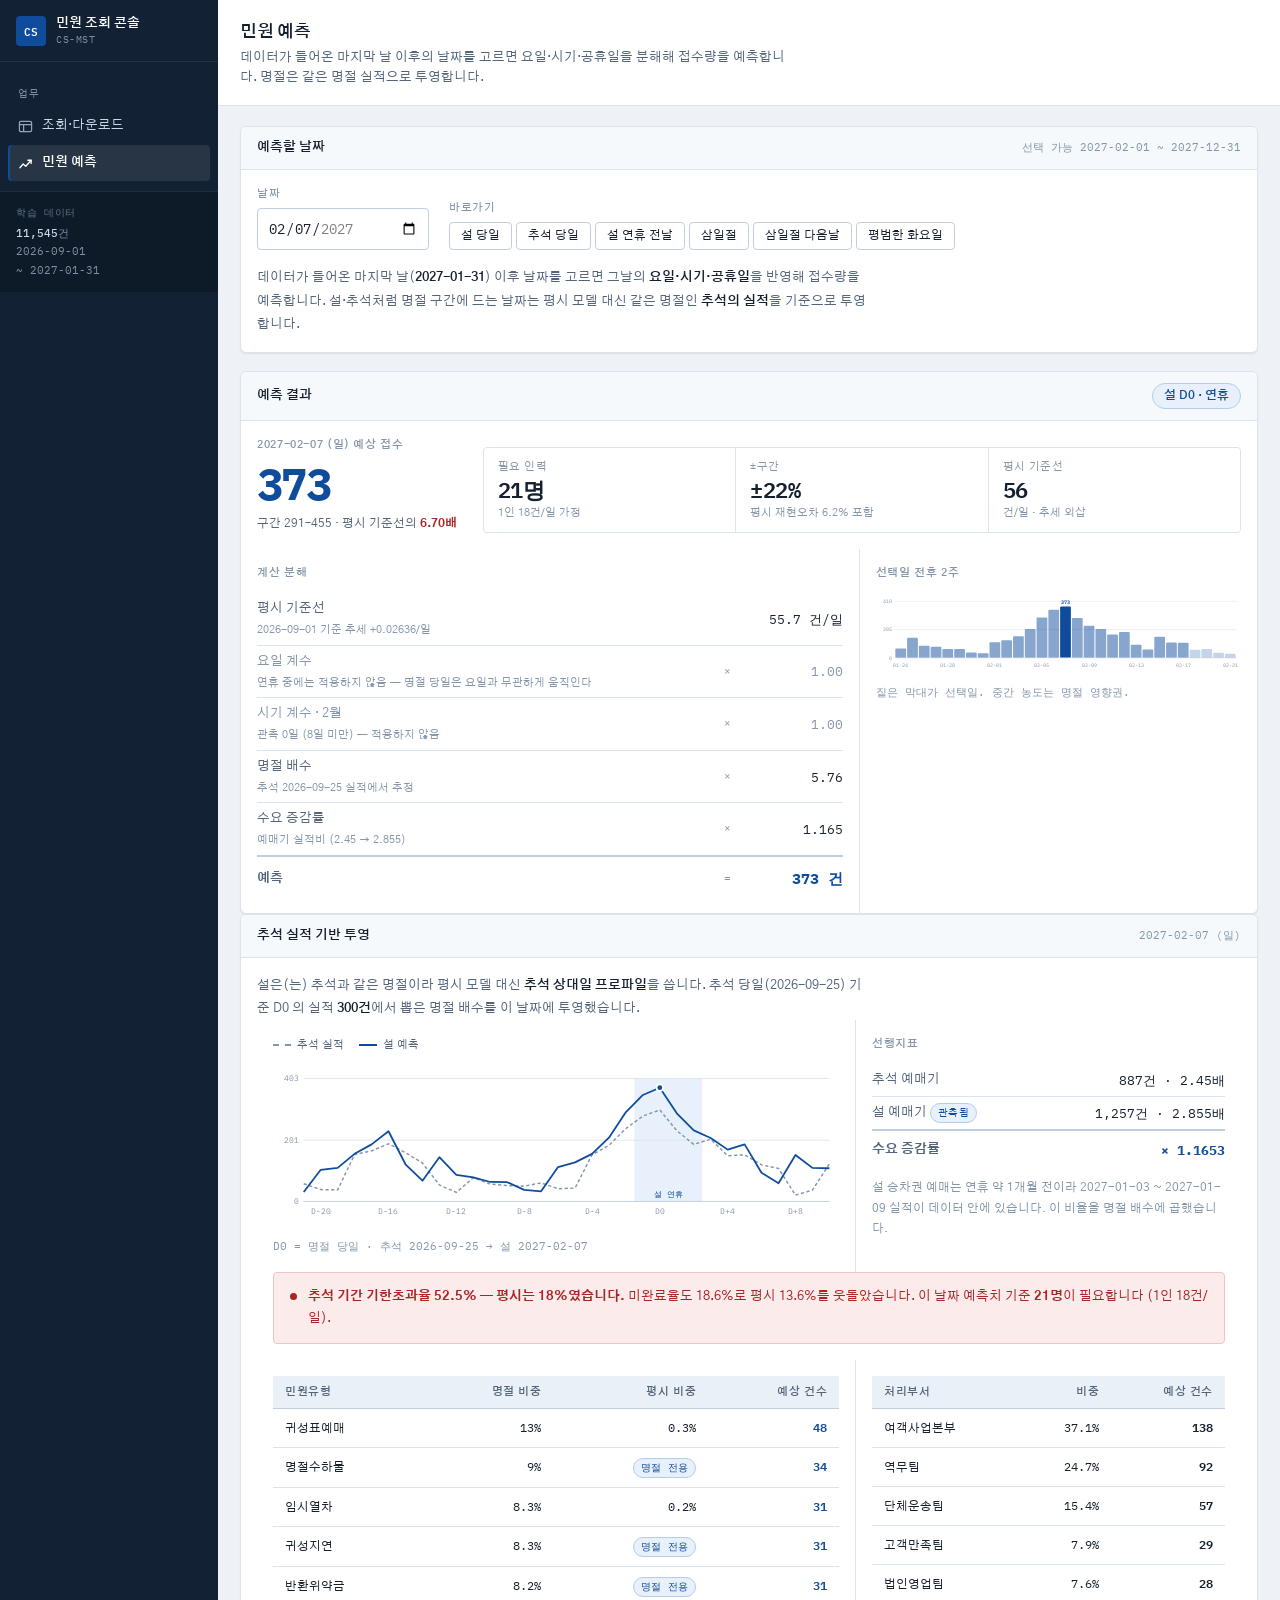
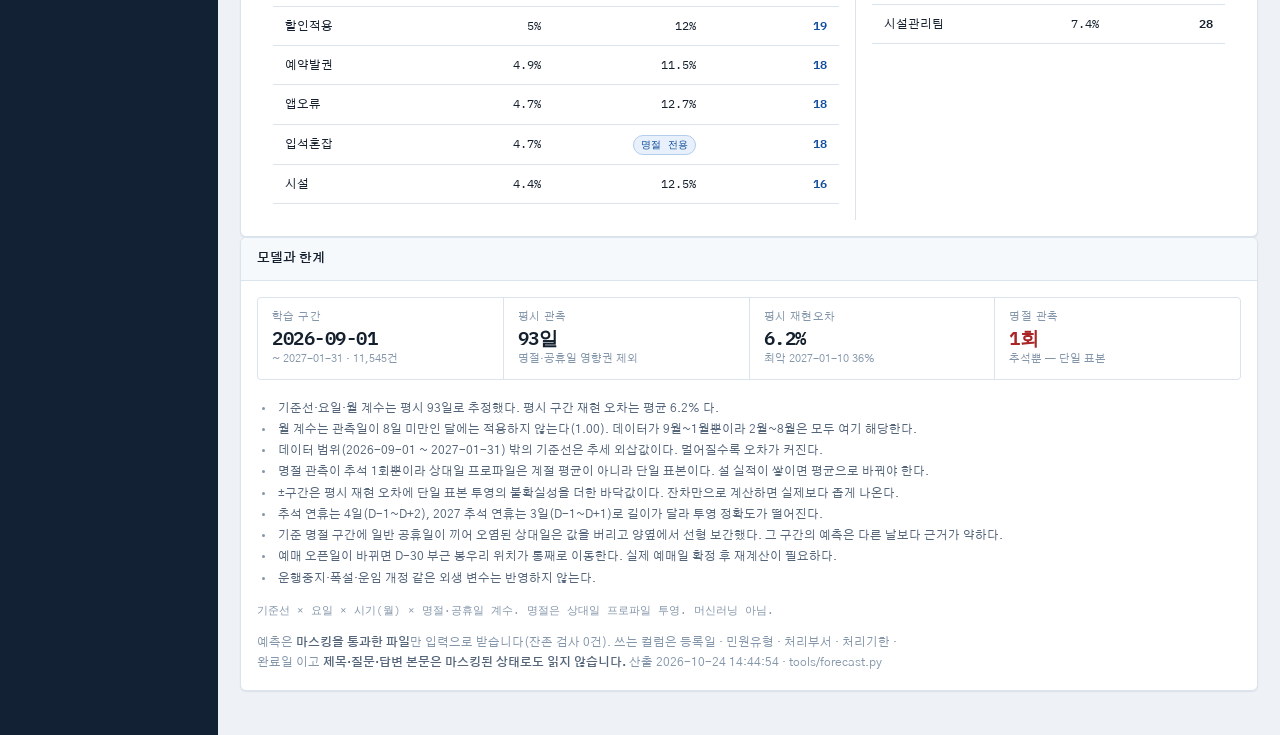
==== commit d94ecb31: "사내 업무 시스템 테마로 전면 교체" ====
--- a/forecast.html
+++ b/forecast.html
@@ -20,22 +20,34 @@
 <link rel="stylesheet" href="assets/console.css">
 </head>
 <body>
-<header class="bar">
-  <div class="bar-in">
-    <h1>민원 조회 콘솔</h1>
-    <nav class="nav">
-      <a href="index.html">조회·다운로드</a>
-      <a href="forecast.html" aria-current="page">민원 예측</a>
-    </nav>
-    <span class="sp"></span>
-    <span class="src" id="src">모델 불러오는 중…</span>
+<div class="app">
+<aside class="side">
+ <div class="side-in">
+  <div class="brand">
+    <span class="logo">CS</span>
+    <span class="bn"><b>민원 조회 콘솔</b><em>CS-MST</em></span>
   </div>
-</header>
-
-<div class="shell">
-  <section class="sec" style="margin-top:28px">
-    <div class="sec-hd"><h2>예측할 날짜</h2><span class="sp"></span>
+  <nav class="snav">
+    <span class="grp">업무</span>
+    <a href="index.html"><svg width="15" height="15" viewBox="0 0 16 16" fill="none" aria-hidden="true"><rect x="1.5" y="2.5" width="13" height="11" rx="1.5" stroke="currentColor" stroke-width="1.3"/><path d="M1.5 6h13M6 6v7.5" stroke="currentColor" stroke-width="1.3"/></svg>조회·다운로드</a>
+    <a href="forecast.html" aria-current="page"><svg width="15" height="15" viewBox="0 0 16 16" fill="none" aria-hidden="true"><path d="M2 12.5l3.5-4 2.8 2.4L14 4.5" stroke="currentColor" stroke-width="1.4" stroke-linecap="round" stroke-linejoin="round"/><path d="M10.5 4.5H14v3.4" stroke="currentColor" stroke-width="1.4" stroke-linecap="round" stroke-linejoin="round"/></svg>민원 예측</a>
+  </nav>
+  <div class="side-foot" id="src"><span class="lbl">데이터</span>불러오는 중…</div>
+ </div>
+</aside>
+<main class="main">
+  <header class="phead">
+    <div>
+      <h2>민원 예측</h2>
+      <p>데이터가 들어온 마지막 날 이후의 날짜를 고르면 요일·시기·공휴일을 분해해 접수량을 예측합니다. 명절은 같은 명절 실적으로 투영합니다.</p>
+    </div>
+    <div class="phead-act" id="phead-act"></div>
+  </header>
+  <div class="content">
+<section class="card">
+    <div class="card-hd"><h3>예측할 날짜</h3><span class="sp"></span>
       <span class="sub" id="range-hint"></span></div>
+    <div class="card-bd">
     <div class="pick">
       <div class="f"><label for="pd">날짜</label>
         <div class="in"><input type="date" id="pd"></div></div>
@@ -43,9 +55,12 @@
         <div class="jump" id="jump"></div></div>
     </div>
     <p class="lede" id="lede" style="margin-top:16px"></p>
+    </div>
   </section>
 
   <div id="out"></div>
+  </div>
+</main>
 </div>
 
 <script src="assets/common.js"></script>
@@ -128,7 +143,7 @@
     if (fest.f.name === bk.targetFestival){
       f *= bk.growth;
       parts.push({ k:'수요 증감률', why:`예매기 실적비 (${bk.anchor.lift} → ${bk.target.lift})`,
-                   v:'× ' + bk.growth.toFixed(3), op:'×' });
+                   v: bk.growth.toFixed(3), op:'×' });
       note = 'booking';
     } else {
       parts.push({ k:'수요 증감률', why:`${fest.f.name} 예매기는 데이터 범위 밖이라 보정하지 않음`,
@@ -178,23 +193,23 @@
   const Y = v => PT + (H - PT - PB) * (1 - v / mx);
   let g = `<svg viewBox="0 0 ${W} ${H}" role="img" aria-label="선택일 전후 2주 예측">`;
   [0, Math.round(mx / 2), Math.round(mx)].forEach(t => {
-    g += `<line x1="${PL}" x2="${W - PR}" y1="${Y(t).toFixed(1)}" y2="${Y(t).toFixed(1)}" stroke="var(--rule)"/>`
+    g += `<line x1="${PL}" x2="${W - PR}" y1="${Y(t).toFixed(1)}" y2="${Y(t).toFixed(1)}" stroke="var(--border)"/>`
       + `<text x="${PL - 6}" y="${(Y(t) + 3.5).toFixed(1)}" text-anchor="end" font-size="9.5"`
-      + ` font-family="var(--mono)" fill="var(--ink-3)">${nf(t)}</text>`; });
+      + ` font-family="var(--mono)" fill="var(--text-3)">${nf(t)}</text>`; });
   pts.forEach((x, k) => {
     const h = Math.max(2, (H - PT - PB) * x.p.pred / mx), xx = PL + k * bw + 1;
     const cur = x.i === 0;
     g += `<rect x="${xx.toFixed(1)}" y="${(H - PB - h).toFixed(1)}" width="${(bw - 2).toFixed(1)}"`
-      + ` height="${h.toFixed(1)}" rx="2" fill="var(--accent)"`
+      + ` height="${h.toFixed(1)}" rx="2" fill="var(--brand)"`
       + ` opacity="${cur ? 1 : (x.p.kindCls === 'fest' ? .5 : .24)}">`
       + `<title>${iso(x.d)} (${DW[wd(x.d)]}) ${nf(x.p.pred)}건 · ${x.p.kind}</title></rect>`;
     if (cur) g += `<text x="${(xx + bw / 2 - 1).toFixed(1)}" y="${(H - PB - h - 5).toFixed(1)}"`
       + ` text-anchor="middle" font-size="10" font-weight="600" font-family="var(--mono)"`
-      + ` fill="var(--accent)">${nf(x.p.pred)}</text>`;
+      + ` fill="var(--brand)">${nf(x.p.pred)}</text>`;
     if (k % 4 === 0) g += `<text x="${(xx + bw / 2 - 1).toFixed(1)}" y="${H - 8}" text-anchor="middle"`
-      + ` font-size="9" font-family="var(--mono)" fill="var(--ink-3)">${iso(x.d).slice(5)}</text>`;
+      + ` font-size="9" font-family="var(--mono)" fill="var(--text-3)">${iso(x.d).slice(5)}</text>`;
   });
-  return g + `<line x1="${PL}" x2="${W - PR}" y1="${H - PB}" y2="${H - PB}" stroke="var(--rule-2)"/></svg>`;
+  return g + `<line x1="${PL}" x2="${W - PR}" y1="${H - PB}" y2="${H - PB}" stroke="var(--border-2)"/></svg>`;
 }
 
 /* ── 명절 구간: 추석 실적 대비 ─────────────────────────────────── */
@@ -213,27 +228,27 @@
   const he = rows.map(x => !!predict(x.d).fest?.inHoliday).lastIndexOf(true);
   let g = `<svg viewBox="0 0 ${W} ${H}" role="img" aria-label="${esc(M.festival.anchorName)} 실적 대비 ${esc(fest.f.name)} 예측">`;
   if (hs >= 0) g += `<rect x="${(X(hs) - iw / 2).toFixed(1)}" y="${PT}" width="${((he - hs + 1) * iw).toFixed(1)}"`
-    + ` height="${H - PT - PB}" fill="var(--accent-soft)"/>`
+    + ` height="${H - PT - PB}" fill="var(--brand-50)"/>`
     + `<text x="${X((hs + he) / 2).toFixed(1)}" y="${H - PB - 5}" text-anchor="middle" font-size="9.5"`
-    + ` font-family="var(--mono)" fill="var(--accent)">${esc(fest.f.name)} 연휴</text>`;
+    + ` font-family="var(--mono)" fill="var(--brand)">${esc(fest.f.name)} 연휴</text>`;
   [0, Math.round(mx / 2), Math.round(mx)].forEach(t => {
-    g += `<line x1="${PL}" x2="${W - PR}" y1="${Y(t).toFixed(1)}" y2="${Y(t).toFixed(1)}" stroke="var(--rule)"/>`
+    g += `<line x1="${PL}" x2="${W - PR}" y1="${Y(t).toFixed(1)}" y2="${Y(t).toFixed(1)}" stroke="var(--border)"/>`
       + `<text x="${PL - 6}" y="${(Y(t) + 3.5).toFixed(1)}" text-anchor="end" font-size="9.5"`
-      + ` font-family="var(--mono)" fill="var(--ink-3)">${nf(t)}</text>`; });
+      + ` font-family="var(--mono)" fill="var(--text-3)">${nf(t)}</text>`; });
   g += `<polyline points="${rows.map((x, i) => `${X(i).toFixed(1)},${Y(x.a).toFixed(1)}`).join(' ')}"`
-    + ` fill="none" stroke="var(--ink-3)" stroke-width="1.8" stroke-dasharray="4 3"/>`
+    + ` fill="none" stroke="var(--text-3)" stroke-width="1.8" stroke-dasharray="4 3"/>`
     + `<polyline points="${rows.map((x, i) => `${X(i).toFixed(1)},${Y(x.p).toFixed(1)}`).join(' ')}"`
-    + ` fill="none" stroke="var(--accent)" stroke-width="2.2" stroke-linejoin="round"/>`;
+    + ` fill="none" stroke="var(--brand)" stroke-width="2.2" stroke-linejoin="round"/>`;
   rows.forEach((x, i) => {
     if (x.r % 4 === 0) g += `<text x="${X(i).toFixed(1)}" y="${H - 15}" text-anchor="middle" font-size="9.5"`
-      + ` font-family="var(--mono)" fill="var(--ink-3)">D${x.r > 0 ? '+' : ''}${x.r}</text>`;
+      + ` font-family="var(--mono)" fill="var(--text-3)">D${x.r > 0 ? '+' : ''}${x.r}</text>`;
     g += `<rect x="${(X(i) - iw / 2).toFixed(1)}" y="${PT}" width="${iw.toFixed(1)}" height="${H - PT - PB}"`
       + ` fill="transparent"><title>D${x.r > 0 ? '+' : ''}${x.r} ${iso(x.d)}\n예측 ${nf(x.p)}건`
       + `\n${M.festival.anchorName} 실적 ${nf(x.a)}건</title></rect>`;
     if (x.r === fest.rel) g += `<circle cx="${X(i).toFixed(1)}" cy="${Y(x.p).toFixed(1)}" r="4"`
-      + ` fill="var(--accent)" stroke="var(--card)" stroke-width="2"/>`;
+      + ` fill="var(--brand)" stroke="var(--surface)" stroke-width="2"/>`;
   });
-  return g + `<line x1="${PL}" x2="${W - PR}" y1="${H - PB}" y2="${H - PB}" stroke="var(--rule-2)"/></svg>`;
+  return g + `<line x1="${PL}" x2="${W - PR}" y1="${H - PB}" y2="${H - PB}" stroke="var(--border-2)"/></svg>`;
 }
 
 /* ── 렌더 ──────────────────────────────────────────────────────── */
@@ -258,17 +273,17 @@
       const nm = M.mix.normalTypes.find(x => x.k === t.k);
       return `<tr><td>${esc(t.k)}</td><td class="n">${t.share}%</td>
         <td class="n">${nm ? nm.share + '%' : '<span class="tag">명절 전용</span>'}</td>
-        <td class="n" style="color:var(--accent);font-weight:600">${nf(Math.round(r.pred * t.share / 100))}</td></tr>`;
+        <td class="n" style="color:var(--brand);font-weight:600">${nf(Math.round(r.pred * t.share / 100))}</td></tr>`;
     }).join('');
     const depts = M.mix.festivalDepts.slice(0, 6).map(x =>
       `<tr><td>${esc(x.k)}</td><td class="n">${x.share}%</td>
        <td class="n" style="font-weight:600">${nf(Math.round(r.pred * x.share / 100))}</td></tr>`).join('');
 
     festBlock = `
-    <section class="sec">
-      <div class="sec-hd"><h2>${esc(F.anchorName)} 실적 기반 투영</h2><span class="sp"></span>
+    <section class="card">
+      <div class="card-hd"><h3>${esc(F.anchorName)} 실적 기반 투영</h3><span class="sp"></span>
         <span class="sub">${esc(fdate(r))}</span></div>
-      <p class="lede">${r.fest.f.name === F.anchorName
+      <div class="card-bd"><p class="lede">${r.fest.f.name === F.anchorName
           ? `${esc(r.fest.f.dday.slice(0, 4))}년 ${esc(F.anchorName)}은 ${esc(F.anchorDate.slice(0, 4))}년 ${esc(F.anchorName)} 실적을 그대로 프로파일로 씁니다.`
           : `${esc(r.fest.f.name)}은(는) ${esc(F.anchorName)}과 같은 명절이라 평시 모델 대신 <b>${esc(F.anchorName)} 상대일 프로파일</b>을 씁니다.`}
         ${esc(F.anchorName)} 당일(${esc(F.anchorDate)}) 기준 D${r.fest.rel > 0 ? '+' : ''}${r.fest.rel} 의 실적
@@ -289,11 +304,11 @@
             : `${esc(r.fest.f.name)} 예매기는 데이터 범위 밖이라 증감 보정 없이 ${esc(F.anchorName)} 프로파일만 적용했습니다. 그만큼 근거가 약합니다.`}</p>
         </div>
       </div>
-      <div class="flag"><span class="dot" aria-hidden="true"></span>
+      <div class="card-bd" style="padding-top:0"><div class="flag"><span class="dot" aria-hidden="true"></span>
         <span><b>${esc(F.anchorName)} 기간 기한초과율 ${ops.festivalOverdue}% — 평시는 ${ops.normalOverdue}%였습니다.</b>
         미완료율도 ${ops.festivalOpen}%로 평시 ${ops.normalOpen}%를 웃돌았습니다.
-        이 날짜 예측치 기준 <b>${staff}명</b>이 필요합니다 (1인 ${ops.handlePerPersonDay}건/일).</span></div>
-      <div class="fc-wrap" style="margin-top:24px">
+        이 날짜 예측치 기준 <b>${staff}명</b>이 필요합니다 (1인 ${ops.handlePerPersonDay}건/일).</span></div></div>
+      <div class="fc-wrap">
         <div class="tscroll"><table class="daily" style="min-width:400px"><thead><tr>
           <th>민원유형</th><th style="text-align:right">명절 비중</th>
           <th style="text-align:right">평시 비중</th><th style="text-align:right">예상 건수</th>
@@ -306,10 +321,10 @@
   }
 
   $('out').innerHTML = `
-    <section class="sec">
-      <div class="sec-hd"><h2>예측 결과</h2><span class="sp"></span>
+    <section class="card">
+      <div class="card-hd"><h3>예측 결과</h3><span class="sp"></span>
         <span class="kind kind-${r.kindCls}">${esc(r.kind)}</span></div>
-      <div class="hero">
+      <div class="card-bd"><div class="hero">
         <div>
           <div class="big-k">${esc(fdate(r))} 예상 접수</div>
           <div class="big">${nf(r.pred)}</div>
@@ -323,7 +338,7 @@
           <div class="fig"><div class="k">평시 기준선</div><div class="v" style="font-size:22px">${r.base.toFixed(0)}</div>
             <div class="s">건/일 · 추세 외삽</div></div>
         </div>
-      </div>
+      </div></div>
       <div class="fc-wrap">
         <div class="basis"><h4>계산 분해</h4><table class="decomp">${decomp}</table></div>
         <div class="plot mini"><h3>선택일 전후 2주</h3>${miniChart(d)}
@@ -331,9 +346,9 @@
       </div>
     </section>
     ${festBlock}
-    <section class="sec">
-      <div class="sec-hd"><h2>모델과 한계</h2></div>
-      <div class="figs" style="margin-bottom:18px">
+    <section class="card">
+      <div class="card-hd"><h3>모델과 한계</h3></div>
+      <div class="card-bd"><div class="figs" style="margin-bottom:18px">
         <div class="fig"><div class="k">학습 구간</div><div class="v" style="font-size:19px">${esc(M.source.from)}</div>
           <div class="s">~ ${esc(M.source.to)} · ${nf(M.source.rows)}건</div></div>
         <div class="fig"><div class="k">평시 관측</div><div class="v" style="font-size:19px">${nf(M.source.normalDays)}일</div>
@@ -348,7 +363,7 @@
       <p class="hint">예측은 <b>마스킹을 통과한 파일</b>만 입력으로 받습니다(잔존 검사 ${M.privacy.auditResiduals}건).
         쓰는 컬럼은 ${M.privacy.columnsUsed.map(esc).join(' · ')} 이고
         <b>제목·질문·답변 본문은 마스킹된 상태로도 읽지 않습니다.</b>
-        산출 ${esc(M.generatedAt)} · tools/forecast.py</p>
+        산출 ${esc(M.generatedAt)} · tools/forecast.py</p></div>
     </section>`;
 }
 function fdate(r){
@@ -360,11 +375,11 @@
 (async function boot(){
   M = await loadJSON('data/model.json');
   if (!M){
-    $('src').textContent = 'data/model.json 을 불러오지 못했습니다';
-    $('out').innerHTML = `<section class="sec" style="margin-top:28px">
-      <p class="empty-note">예측 모델이 없습니다.
+    $('src').innerHTML = '<span class="lbl">모델</span>불러오지 못했습니다';
+    $('out').innerHTML = `<section class="card"><div class="card-bd">
+      <p class="empty-note" style="padding:28px 0">예측 모델이 없습니다.
       <code>python3 tools/forecast.py -i data/masked_seasonal.csv -o data/model.json</code> 을 실행해 생성해 주세요.</p>
-      </section>`;
+      </div></section>`;
     return;
   }
   M.holidays.forEach(h => { HOL[h.date] = h.name; });
@@ -375,7 +390,7 @@
   const pd = $('pd');
   pd.min = D_MIN; pd.max = D_MAX;
   $('range-hint').textContent = `선택 가능 ${D_MIN} ~ ${D_MAX}`;
-  $('src').innerHTML = `학습 <b>${nf(M.source.rows)}</b>건 · ${esc(M.source.from)} — ${esc(M.source.to)}`;
+  $('src').innerHTML = `<span class="lbl">학습 데이터</span><b>${nf(M.source.rows)}</b>건<br>${esc(M.source.from)}<br>~ ${esc(M.source.to)}`;
   $('lede').innerHTML = `데이터가 들어온 마지막 날(<b>${esc(M.source.to)}</b>) 이후 날짜를 고르면
     그날의 <b>요일·시기·공휴일</b>을 반영해 접수량을 예측합니다.
     설·추석처럼 명절 구간에 드는 날짜는 평시 모델 대신
--- a/assets/console.css
+++ b/assets/console.css
@@ -1,281 +1,365 @@
-
-/* 레이아웃: 얇은 상단 바 → 툴바형 조회조건 → 숫자 요약 → 설 예측 → 데이터 표 → 이력.
-   섹션은 테두리 박스가 아니라 여백과 헤어라인으로만 나눈다. 색은 조작 요소와 경고에만 쓴다. */
+/* ─────────────────────────────────────────────────────────────────────
+   민원 조회 콘솔 — 사내 업무 시스템 테마
+
+   레이아웃  좌측 고정 내비게이션(짙은 남색, 테마 무관) + 우측 콘텐츠.
+             콘텐츠는 '페이지 헤더 → 카드' 구조. 카드는 묶어야 할 때만 쓴다.
+   색        레일 블루 하나를 조작 요소와 데이터에만 쓰고,
+             상태색(정상·주의·경고)은 따로 둔다. 그 외는 전부 중성색.
+   타이포     Gothic A1(UI) + IBM Plex Mono(모든 숫자·식별자).
+             숫자는 tabular-nums 로 자릿수를 맞춘다.
+   ───────────────────────────────────────────────────────────────────── */
+
 :root{
-  --paper:#f6f7f7; --card:#fff; --sunk:#fafbfb;
-  --ink:#10151a; --ink-2:#55606b; --ink-3:#8b959e;
-  --rule:rgba(16,21,26,.09); --rule-2:rgba(16,21,26,.17);
-  --accent:#0a6b60; --accent-soft:#e4f1ef; --accent-line:rgba(10,107,96,.28); --on-accent:#fff;
-  --attn:#a2461b; --attn-soft:#fbeee6; --attn-line:rgba(162,70,27,.26);
+  /* 캔버스·표면 */
+  --canvas:#eef2f7; --surface:#fff; --surface-2:#f6f9fc; --surface-3:#eaf0f7;
+  --border:#dbe3ed; --border-2:#c2cedd;
+  --shadow:0 1px 2px rgba(18,32,51,.05), 0 1px 1px rgba(18,32,51,.03);
+  --shadow-lg:0 12px 32px rgba(18,32,51,.14);
+  /* 글자 */
+  --text:#15202e; --text-2:#54657a; --text-3:#8496aa;
+  /* 브랜드 — 레일 블루 */
+  --brand:#0f4c9c; --brand-ink:#fff; --brand-50:#e8f0fb; --brand-line:#b4cdeb;
+  /* 상태 */
+  --ok:#17663c; --ok-bg:#e7f3ec; --ok-line:#b9ddc8;
+  --warn:#9a5810; --warn-bg:#fcf2e3; --warn-line:#ecd3ab;
+  --crit:#a92525; --crit-bg:#fbebeb; --crit-line:#eec4c4;
+  /* 좌측 내비 — 테마와 무관하게 짙은 남색을 유지한다 */
+  --nav-bg:#122133; --nav-bg-2:#0d1a28; --nav-fg:#cbd8e8; --nav-fg-2:#7d90a8;
+  --nav-active:rgba(255,255,255,.09); --nav-line:rgba(255,255,255,.08);
+  /* 글꼴 */
   --ui:"Gothic A1","Malgun Gothic",-apple-system,system-ui,sans-serif;
   --mono:"IBM Plex Mono","SFMono-Regular",Consolas,monospace;
+  --r:6px; --r-sm:4px;
 }
 @media (prefers-color-scheme:dark){:root:not([data-theme="light"]){
-  --paper:#0b0e11; --card:#14181d; --sunk:#10141a;
-  --ink:#e9eef2; --ink-2:#9aa5af; --ink-3:#6b7681;
-  --rule:rgba(233,238,242,.10); --rule-2:rgba(233,238,242,.20);
-  --accent:#4fc3b4; --accent-soft:#11302c; --accent-line:rgba(79,195,180,.32); --on-accent:#08201d;
-  --attn:#e0916a; --attn-soft:#2d1e15; --attn-line:rgba(224,145,106,.3);
+  --canvas:#0b1017; --surface:#141b24; --surface-2:#19212c; --surface-3:#1f2935;
+  --border:#263140; --border-2:#374659;
+  --shadow:0 1px 2px rgba(0,0,0,.4); --shadow-lg:0 12px 32px rgba(0,0,0,.5);
+  --text:#e7eef6; --text-2:#9db0c6; --text-3:#6c7f95;
+  --brand:#5b9ce8; --brand-ink:#08182c; --brand-50:#13273d; --brand-line:#2c4a6e;
+  --ok:#54bd87; --ok-bg:#122a1e; --ok-line:#1f4a33;
+  --warn:#d8a054; --warn-bg:#2a2114; --warn-line:#4a3a1e;
+  --crit:#e08484; --crit-bg:#2b1818; --crit-line:#4d2a2a;
+  --nav-bg:#0d1620; --nav-bg-2:#09111a; --nav-fg:#c3d2e4; --nav-fg-2:#74879e;
   color-scheme:dark;
 }}
 :root[data-theme="dark"]{
-  --paper:#0b0e11; --card:#14181d; --sunk:#10141a;
-  --ink:#e9eef2; --ink-2:#9aa5af; --ink-3:#6b7681;
-  --rule:rgba(233,238,242,.10); --rule-2:rgba(233,238,242,.20);
-  --accent:#4fc3b4; --accent-soft:#11302c; --accent-line:rgba(79,195,180,.32); --on-accent:#08201d;
-  --attn:#e0916a; --attn-soft:#2d1e15; --attn-line:rgba(224,145,106,.3);
+  --canvas:#0b1017; --surface:#141b24; --surface-2:#19212c; --surface-3:#1f2935;
+  --border:#263140; --border-2:#374659;
+  --shadow:0 1px 2px rgba(0,0,0,.4); --shadow-lg:0 12px 32px rgba(0,0,0,.5);
+  --text:#e7eef6; --text-2:#9db0c6; --text-3:#6c7f95;
+  --brand:#5b9ce8; --brand-ink:#08182c; --brand-50:#13273d; --brand-line:#2c4a6e;
+  --ok:#54bd87; --ok-bg:#122a1e; --ok-line:#1f4a33;
+  --warn:#d8a054; --warn-bg:#2a2114; --warn-line:#4a3a1e;
+  --crit:#e08484; --crit-bg:#2b1818; --crit-line:#4d2a2a;
+  --nav-bg:#0d1620; --nav-bg-2:#09111a; --nav-fg:#c3d2e4; --nav-fg-2:#74879e;
   color-scheme:dark;
 }
+
 *{box-sizing:border-box}
-body{background:var(--paper);color:var(--ink);margin:0;font-family:var(--ui);
+body{background:var(--canvas);color:var(--text);margin:0;font-family:var(--ui);
   font-size:13px;line-height:1.6;-webkit-font-smoothing:antialiased}
-body::before{content:"";position:fixed;inset:0 0 auto;height:env(safe-area-inset-top,0px);z-index:30;background:var(--card)}
-h1,h2,h3,h4{margin:0;font-weight:500;text-wrap:balance}
+h1,h2,h3,h4{margin:0;font-weight:600;text-wrap:balance}
 button,input,select{font:inherit;color:inherit}
-:focus-visible{outline:2px solid var(--accent);outline-offset:2px;border-radius:2px}
-.num{font-family:var(--mono);font-variant-numeric:tabular-nums}
-
-.shell{max-width:1360px;margin:0 auto;
-  padding-left:max(20px,env(safe-area-inset-left,0px));padding-right:max(20px,env(safe-area-inset-right,0px));
-  padding-block:0 56px}
-
-/* ── 상단 바 ─────────────────────────────────────────────── */
-.bar{position:sticky;top:env(safe-area-inset-top,0px);z-index:20;background:var(--card);
-  border-bottom:1px solid var(--rule)}
-.bar-in{max-width:1360px;margin:0 auto;display:flex;align-items:center;gap:12px;flex-wrap:wrap;
-  padding-block:13px;padding-left:max(20px,env(safe-area-inset-left,0px));padding-right:max(20px,env(safe-area-inset-right,0px))}
-.bar h1{font-size:14.5px;font-weight:700;letter-spacing:-.015em}
-.bar .sys{font-family:var(--mono);font-size:10.5px;color:var(--ink-3);letter-spacing:.05em;text-transform:uppercase}
-.bar .sp{flex:1;min-width:0}
-.bar .src{font-family:var(--mono);font-size:10.5px;color:var(--ink-2);white-space:nowrap}
-.bar .src b{color:var(--ink);font-weight:500}
-
-/* ── 섹션 ────────────────────────────────────────────────── */
-.sec{margin-top:36px}
-.sec-hd{display:flex;align-items:baseline;gap:12px;flex-wrap:wrap;
-  padding-bottom:9px;border-bottom:1px solid var(--rule-2);margin-bottom:18px}
-.sec-hd h2{font-size:13px;font-weight:700;letter-spacing:-.01em}
-.sec-hd .sub{font-size:11px;color:var(--ink-3);font-family:var(--mono)}
-.sec-hd .sp{flex:1;min-width:0}
-
-/* ── 조회 조건 (툴바형) ──────────────────────────────────── */
-.tools{display:grid;grid-template-columns:repeat(auto-fit,minmax(176px,1fr));gap:14px 20px;align-items:end}
+a{color:var(--brand)}
+:focus-visible{outline:2px solid var(--brand);outline-offset:2px;border-radius:var(--r-sm)}
+.sp{flex:1;min-width:0}
+.num,.m{font-family:var(--mono);font-variant-numeric:tabular-nums}
+
+/* ── 앱 셸 ─────────────────────────────────────────────────────── */
+.app{display:grid;grid-template-columns:218px minmax(0,1fr);min-height:100%}
+.side{background:var(--nav-bg);z-index:20;padding-left:env(safe-area-inset-left,0px)}
+.side-in{display:flex;flex-direction:column;position:sticky;top:env(safe-area-inset-top,0px);
+  max-height:calc(100vh - env(safe-area-inset-top,0px));overflow-y:auto}
+body::before{content:"";position:fixed;inset:0 0 auto;height:env(safe-area-inset-top,0px);
+  z-index:30;background:var(--nav-bg)}
+.brand{display:flex;align-items:center;gap:10px;padding:16px 16px 15px;border-bottom:1px solid var(--nav-line)}
+.brand .logo{flex:0 0 30px;height:30px;border-radius:var(--r-sm);background:var(--brand);color:#fff;
+  display:grid;place-items:center;font-family:var(--mono);font-size:11px;font-weight:600;letter-spacing:.03em}
+.brand .bn{min-width:0;display:grid;line-height:1.35}
+.brand .bn b{color:#fff;font-size:12.5px;font-weight:600;white-space:nowrap}
+.brand .bn em{color:var(--nav-fg-2);font-size:10px;font-style:normal;font-family:var(--mono);letter-spacing:.06em}
+.snav{padding:10px 8px;display:grid;gap:1px}
+.snav a{display:flex;align-items:center;gap:9px;padding:8px 10px;border-radius:var(--r-sm);
+  color:var(--nav-fg);text-decoration:none;font-size:12.5px;transition:background .12s,color .12s}
+.snav a svg{flex:0 0 15px;opacity:.72}
+.snav a:hover{background:var(--nav-active);color:#fff}
+.snav a[aria-current=page]{background:var(--nav-active);color:#fff;font-weight:600;
+  box-shadow:inset 2px 0 0 var(--brand)}
+.snav a[aria-current=page] svg{opacity:1}
+.snav .grp{padding:14px 10px 5px;color:var(--nav-fg-2);font-size:10px;letter-spacing:.09em;text-transform:uppercase}
+.side-foot{margin-top:auto;padding:13px 16px;border-top:1px solid var(--nav-line);background:var(--nav-bg-2);
+  font-family:var(--mono);font-size:10.5px;line-height:1.75;color:var(--nav-fg-2);word-break:break-all}
+.side-foot b{color:var(--nav-fg);font-weight:500}
+.side-foot .lbl{display:block;letter-spacing:.07em;text-transform:uppercase;font-size:9.5px;
+  color:var(--nav-fg-2);opacity:.75;margin-bottom:2px}
+
+.main{min-width:0;display:flex;flex-direction:column}
+.phead{background:var(--surface);border-bottom:1px solid var(--border);
+  padding:18px max(22px,env(safe-area-inset-right,0px)) 17px 22px;
+  display:flex;align-items:flex-start;gap:18px;flex-wrap:wrap}
+.phead h2{font-size:17px;letter-spacing:-.015em}
+.phead p{margin:3px 0 0;color:var(--text-2);font-size:12.5px;max-width:78ch}
+.phead-act{display:flex;align-items:center;gap:8px;flex-wrap:wrap;margin-left:auto}
+.content{padding:20px max(22px,env(safe-area-inset-right,0px)) 44px 22px;display:grid;gap:18px;align-content:start}
+
+@media (max-width:900px){
+  .app{grid-template-columns:1fr}
+  .side{padding:0 max(16px,env(safe-area-inset-right,0px)) 0 max(16px,env(safe-area-inset-left,0px))}
+  .side-in{position:static;max-height:none;flex-direction:row;align-items:center;gap:6px;flex-wrap:wrap;overflow:visible}
+  .brand{border-bottom:0;padding:12px 0}
+  .snav{display:flex;padding:0;gap:3px;margin-left:auto}
+  .snav .grp{display:none}
+  .side-foot{display:none}
+  .phead{padding-left:max(16px,env(safe-area-inset-left,0px));padding-right:max(16px,env(safe-area-inset-right,0px))}
+  .content{padding-left:max(16px,env(safe-area-inset-left,0px));padding-right:max(16px,env(safe-area-inset-right,0px))}
+}
+
+/* ── 카드 ──────────────────────────────────────────────────────── */
+.card{background:var(--surface);border:1px solid var(--border);border-radius:var(--r);
+  box-shadow:var(--shadow);min-width:0}
+.card-hd{display:flex;align-items:center;gap:12px;flex-wrap:wrap;padding:11px 16px;
+  border-bottom:1px solid var(--border);background:var(--surface-2);
+  border-radius:var(--r) var(--r) 0 0}
+.card-hd h3{font-size:12.5px;font-weight:600}
+.card-hd .sub{font-size:11px;color:var(--text-3);font-family:var(--mono)}
+.card-bd{padding:16px}
+.card-bd.flush{padding:0}
+.card-split{display:grid;grid-template-columns:1.55fr minmax(0,1fr);gap:0}
+.card-split>*{min-width:0;padding:16px}
+.card-split>*+*{border-left:1px solid var(--border)}
+@media (max-width:1040px){.card-split{grid-template-columns:1fr}
+  .card-split>*+*{border-left:0;border-top:1px solid var(--border)}}
+
+/* ── 버튼·입력 ─────────────────────────────────────────────────── */
+.btn{background:var(--surface);border:1px solid var(--border-2);border-radius:var(--r-sm);
+  padding:7px 14px;cursor:pointer;font-size:12.5px;white-space:nowrap;
+  transition:border-color .12s,background .12s,color .12s}
+.btn:hover{border-color:var(--brand);color:var(--brand)}
+.btn-go{background:var(--brand);border-color:var(--brand);color:var(--brand-ink);font-weight:600}
+.btn-go:hover{background:var(--brand);border-color:var(--brand);color:var(--brand-ink);filter:brightness(1.12)}
+.btn-sm{padding:4px 11px;font-size:11.5px}
+.btn:disabled{opacity:.42;cursor:not-allowed}
+.btn:disabled:hover{border-color:var(--border-2);color:inherit}
+input[type=date],input[type=text],select{width:100%;min-width:0;background:var(--surface);color:var(--text);
+  border:1px solid var(--border-2);border-radius:var(--r-sm);padding:7px 9px;transition:border-color .12s,box-shadow .12s}
+input:hover,select:hover{border-color:var(--text-3)}
+input:focus,select:focus{border-color:var(--brand);box-shadow:0 0 0 3px var(--brand-50);outline:none}
+input[type=date]{font-family:var(--mono);font-size:12px;min-width:118px}
+
+/* ── 조회 조건 ─────────────────────────────────────────────────── */
+.tools{display:grid;grid-template-columns:repeat(auto-fit,minmax(178px,1fr));gap:13px 18px;align-items:end}
 .f{display:grid;gap:5px;min-width:0}
-/* 날짜 두 칸 + 물결표는 한 칸에 안 들어간다 */
 .f.wide{grid-column:span 2}
 @media (max-width:620px){.f.wide{grid-column:span 1}}
-.f>label{font-size:10.5px;color:var(--ink-3);letter-spacing:.05em;text-transform:uppercase}
+.f>label{font-size:10.5px;color:var(--text-3);letter-spacing:.06em;text-transform:uppercase;font-weight:500}
 .f .in{display:flex;gap:5px;align-items:center;min-width:0}
-input[type=date],input[type=text],select{width:100%;min-width:0;background:var(--card);color:var(--ink);
-  border:1px solid var(--rule-2);border-radius:5px;padding:7px 9px;transition:border-color .12s}
-input:hover,select:hover{border-color:var(--ink-3)}
-input:focus,select:focus{border-color:var(--accent)}
-input[type=date]{font-family:var(--mono);font-size:12px;min-width:112px}
-.tilde{color:var(--ink-3);flex:0 0 auto;font-size:11px}
-.row2{display:flex;align-items:center;gap:18px;flex-wrap:wrap;margin-top:16px;padding-top:14px;border-top:1px solid var(--rule)}
+.tilde{color:var(--text-3);flex:0 0 auto;font-size:11px}
+.row2{display:flex;align-items:center;gap:16px;flex-wrap:wrap;margin-top:15px;padding-top:14px;
+  border-top:1px solid var(--border)}
 .quick{display:flex;gap:2px;flex-wrap:wrap}
-.quick button{background:none;border:0;padding:4px 10px;border-radius:999px;cursor:pointer;
-  font-size:12px;color:var(--ink-2)}
-.quick button:hover{background:var(--sunk);color:var(--ink)}
-.quick button[aria-pressed=true]{background:var(--accent-soft);color:var(--accent);font-weight:500}
-.row2 .sp{flex:1;min-width:0}
-.btn{background:var(--card);border:1px solid var(--rule-2);border-radius:5px;padding:7px 16px;cursor:pointer;
-  font-size:12.5px;transition:border-color .12s,background .12s}
-.btn:hover{border-color:var(--ink-3)}
-.btn-go{background:var(--accent);border-color:var(--accent);color:var(--on-accent);font-weight:500}
-.btn-go:hover{filter:brightness(1.08);border-color:var(--accent)}
-.btn:disabled{opacity:.4;cursor:not-allowed}
-.btn-sm{padding:4px 11px;font-size:11.5px}
-.warn-line{margin-top:14px;padding:9px 0 0;border-top:1px solid var(--attn-line);
-  font-size:12px;color:var(--attn);display:flex;gap:8px}
+.quick button{background:none;border:1px solid transparent;padding:4px 11px;border-radius:999px;cursor:pointer;
+  font-size:12px;color:var(--text-2)}
+.quick button:hover{background:var(--surface-3);color:var(--text)}
+.quick button[aria-pressed=true]{background:var(--brand-50);border-color:var(--brand-line);
+  color:var(--brand);font-weight:600}
+.warn-line{margin-top:13px;padding:9px 12px;border-radius:var(--r-sm);background:var(--warn-bg);
+  border:1px solid var(--warn-line);font-size:12px;color:var(--warn);display:flex;gap:8px}
 .warn-line b{font-weight:700}
 
-/* ── 숫자 요약 (박스 없음) ───────────────────────────────── */
-.figs{display:grid;grid-template-columns:repeat(auto-fit,minmax(132px,1fr))}
-.fig{padding:0 20px;border-left:1px solid var(--rule)}
-.fig:first-child{padding-left:0;border-left:0}
-.fig .k{font-size:10.5px;color:var(--ink-3);letter-spacing:.04em}
-.fig .v{font-family:var(--mono);font-size:27px;font-weight:500;letter-spacing:-.02em;
-  font-variant-numeric:tabular-nums;line-height:1.3}
-.fig .s{font-size:11px;color:var(--ink-3);font-variant-numeric:tabular-nums}
-.fig .v.attn{color:var(--attn)}
-.fig .v.acc{color:var(--accent)}
-
-/* ── 차트 ────────────────────────────────────────────────── */
-.plots{display:grid;grid-template-columns:1.5fr 1fr;gap:32px;margin-top:28px}
-@media (max-width:900px){.plots{grid-template-columns:1fr;gap:28px}}
+/* ── 지표 타일 ─────────────────────────────────────────────────── */
+.figs{display:grid;grid-template-columns:repeat(auto-fit,minmax(138px,1fr));gap:1px;background:var(--border);
+  border:1px solid var(--border);border-radius:var(--r-sm);overflow:hidden}
+.fig{background:var(--surface);padding:11px 14px;min-width:0}
+.fig .k{font-size:10.5px;color:var(--text-3);letter-spacing:.04em;white-space:nowrap;overflow:hidden;
+  text-overflow:ellipsis}
+.fig .v{font-family:var(--mono);font-size:25px;font-weight:600;letter-spacing:-.025em;
+  font-variant-numeric:tabular-nums;line-height:1.28}
+.fig .s{font-size:11px;color:var(--text-3);font-variant-numeric:tabular-nums}
+.fig .v.attn{color:var(--crit)}
+.fig .v.acc{color:var(--brand)}
+
+/* ── 차트 ──────────────────────────────────────────────────────── */
 .plot{min-width:0}
-.plot h3{font-size:11px;color:var(--ink-3);letter-spacing:.05em;text-transform:uppercase;margin-bottom:12px}
-.plot svg{display:block;width:100%;height:auto;max-width:100%;overflow:visible}
-.rank{display:grid;gap:7px}
-.rk{display:grid;grid-template-columns:82px 1fr 46px;gap:10px;align-items:center;font-size:12px}
-.rk .nm{color:var(--ink-2);overflow:hidden;text-overflow:ellipsis;white-space:nowrap}
-.rk .tr{height:6px;background:var(--sunk);border-radius:3px;overflow:hidden}
-.rk .tr i{display:block;height:100%;background:var(--accent);border-radius:3px}
-.rk .ct{font-family:var(--mono);text-align:right;font-variant-numeric:tabular-nums;color:var(--ink-2);font-size:11.5px}
-
-/* ── 예측 ────────────────────────────────────────────────── */
-.hero{display:grid;grid-template-columns:auto 1fr;gap:28px;align-items:end;margin-bottom:26px}
-@media (max-width:620px){.hero{grid-template-columns:1fr;gap:16px}}
-.hero .big{font-family:var(--mono);font-size:44px;font-weight:600;letter-spacing:-.03em;line-height:1;
-  font-variant-numeric:tabular-nums;color:var(--accent)}
-.hero .big-k{font-size:10.5px;color:var(--ink-3);letter-spacing:.05em;text-transform:uppercase;margin-bottom:7px}
-.hero .big-s{font-size:12px;color:var(--ink-2);margin-top:7px}
-.hero .big-s b{color:var(--attn);font-weight:700}
-.hero .side{display:grid;grid-template-columns:repeat(auto-fit,minmax(118px,1fr))}
-.legend{display:flex;gap:16px;flex-wrap:wrap;font-size:11px;color:var(--ink-2);margin-bottom:10px}
+.plot h3{font-size:10.5px;color:var(--text-3);letter-spacing:.06em;text-transform:uppercase;
+  font-weight:600;margin-bottom:11px}
+.plot svg,.mini svg{display:block;width:100%;height:auto;max-width:100%;overflow:visible}
+.plots{display:grid;grid-template-columns:1.5fr minmax(0,1fr);gap:0}
+.plots>*{min-width:0;padding:16px}
+.plots>*+*{border-left:1px solid var(--border)}
+@media (max-width:900px){.plots{grid-template-columns:1fr}
+  .plots>*+*{border-left:0;border-top:1px solid var(--border)}}
+.legend{display:flex;gap:15px;flex-wrap:wrap;font-size:11px;color:var(--text-2);margin-bottom:10px}
 .legend span{display:flex;align-items:center;gap:6px}
 .legend i{width:18px;flex:0 0 18px;height:0;border-top-width:2px;display:inline-block}
-.legend i.a{border-top-style:dashed;border-top-color:var(--ink-3)}
-.legend i.b{border-top-style:solid;border-top-color:var(--accent)}
-.legend i.c{height:8px;border:0;background:var(--accent-soft);border:1px solid var(--accent-line);border-radius:2px}
-.fc-wrap{display:grid;grid-template-columns:1.55fr 1fr;gap:32px}
-@media (max-width:1000px){.fc-wrap{grid-template-columns:1fr;gap:26px}}
-.basis h4{font-size:11px;color:var(--ink-3);letter-spacing:.05em;text-transform:uppercase;margin-bottom:11px}
-.basis table{width:100%;border-collapse:collapse;font-size:12.5px}
-.basis td{padding:5px 0;border-bottom:1px solid var(--rule)}
-.basis td:first-child{color:var(--ink-2)}
-.basis td:last-child{font-family:var(--mono);text-align:right;font-variant-numeric:tabular-nums;white-space:nowrap}
-.basis tr.eq td{border-bottom:0;border-top:1px solid var(--rule-2);font-weight:700;padding-top:8px}
-.basis tr.eq td:last-child{color:var(--accent)}
-.basis p{margin:12px 0 0;font-size:11.5px;color:var(--ink-3);line-height:1.75}
-.tag{display:inline-block;padding:1px 7px;border-radius:999px;font-size:10px;letter-spacing:.02em;
-  background:var(--accent-soft);color:var(--accent);border:1px solid var(--accent-line);white-space:nowrap}
-.flag{display:flex;gap:10px;align-items:flex-start;margin-top:24px;padding:13px 16px;border-radius:6px;
-  background:var(--attn-soft);border:1px solid var(--attn-line);color:var(--attn);font-size:12.5px;line-height:1.7}
-.flag b{font-weight:700}
-.flag .dot{flex:0 0 7px;width:7px;height:7px;border-radius:50%;background:var(--attn);margin-top:7px}
-.notes{margin:24px 0 0;padding:0 0 0 18px;font-size:11.5px;color:var(--ink-3);line-height:1.8}
-.notes li{margin:0;padding-left:3px}
-.meth{margin:14px 0 0;font-size:11px;color:var(--ink-3);font-family:var(--mono)}
-
-/* ── 표 ──────────────────────────────────────────────────── */
-.resline{display:flex;align-items:baseline;gap:14px;flex-wrap:wrap;margin-bottom:14px}
-.resline .c{font-size:13px;color:var(--ink-2)}
-.resline .c b{font-family:var(--mono);font-size:19px;font-weight:600;color:var(--ink);letter-spacing:-.02em;
-  font-variant-numeric:tabular-nums}
-.resline .sp{flex:1;min-width:0}
-.resline .pg{display:flex;align-items:center;gap:6px;font-size:11.5px;color:var(--ink-3)}
-.resline .pg select{width:auto;padding:4px 7px;font-size:11.5px}
-.tscroll{overflow-x:auto;margin:0 -2px}
-table.grid{border-collapse:collapse;width:100%;min-width:880px}
-.grid thead th{position:sticky;top:0;z-index:5;background:var(--paper);padding:0 10px 8px;text-align:left;
-  font-size:10.5px;font-weight:500;color:var(--ink-3);letter-spacing:.05em;text-transform:uppercase;white-space:nowrap;
-  box-shadow:inset 0 -1px 0 var(--rule-2)}
+.legend i.a{border-top-style:dashed;border-top-color:var(--text-3)}
+.legend i.b{border-top-style:solid;border-top-color:var(--brand)}
+.legend i.c{height:8px;border:1px solid var(--brand-line);background:var(--brand-50);border-radius:2px}
+.rank{display:grid;gap:7px}
+.rk{display:grid;grid-template-columns:84px minmax(0,1fr) 48px;gap:10px;align-items:center;font-size:12px}
+.rk .nm{color:var(--text-2);overflow:hidden;text-overflow:ellipsis;white-space:nowrap}
+.rk .tr{height:6px;background:var(--surface-3);border-radius:3px;overflow:hidden}
+.rk .tr i{display:block;height:100%;background:var(--brand);border-radius:3px}
+.rk .ct{font-family:var(--mono);text-align:right;font-variant-numeric:tabular-nums;color:var(--text-2);font-size:11.5px}
+
+/* ── 표 ────────────────────────────────────────────────────────── */
+.tscroll{overflow-x:auto}
+table.grid,table.hist,table.daily{border-collapse:collapse;width:100%}
+table.grid{min-width:880px}
+table.hist{min-width:600px}
+table.daily{min-width:600px}
+.grid thead th,.hist th,.daily th{position:sticky;top:0;z-index:5;background:var(--surface-3);
+  padding:8px 12px;text-align:left;font-size:10.5px;font-weight:600;color:var(--text-2);
+  letter-spacing:.05em;text-transform:uppercase;white-space:nowrap;
+  box-shadow:inset 0 -1px 0 var(--border-2)}
+.hist th,.daily th{position:static}
 .grid thead th.so{cursor:pointer;user-select:none}
-.grid thead th.so:hover{color:var(--accent)}
-.grid thead th .ar{color:var(--accent);font-size:9px;margin-left:2px}
-.grid tbody td{padding:9px 10px;border-bottom:1px solid var(--rule);vertical-align:baseline;font-size:12.5px}
+.grid thead th.so:hover{color:var(--brand)}
+.grid thead th .ar{color:var(--brand);font-size:9px;margin-left:3px}
+.grid tbody td,.hist td,.daily td{padding:9px 12px;border-bottom:1px solid var(--border);
+  vertical-align:baseline;font-size:12.5px}
+.hist td,.daily td{font-size:12px}
 .grid tbody tr{cursor:pointer}
-.grid tbody tr:hover td{background:var(--sunk)}
-td.m{font-family:var(--mono);font-size:11.5px;white-space:nowrap;font-variant-numeric:tabular-nums;color:var(--ink-2)}
+.grid tbody tr:hover td{background:var(--brand-50)}
+td.m{font-family:var(--mono);font-size:11.5px;white-space:nowrap;font-variant-numeric:tabular-nums;color:var(--text-2)}
 td.ti{max-width:400px;min-width:210px;overflow:hidden;text-overflow:ellipsis;white-space:nowrap}
 td.nw{white-space:nowrap}
+.daily .n,.hist .n{font-family:var(--mono);text-align:right;font-variant-numeric:tabular-nums;white-space:nowrap}
+.daily .wk{color:var(--text-3)}
+.daily tr.hol td{background:var(--brand-50)}
+.daily tr.peak td{font-weight:700}
+.daily tr.peak td:first-child::after{content:"피크";margin-left:7px;padding:1px 6px;border-radius:999px;
+  font-size:9.5px;font-weight:600;background:var(--crit-bg);color:var(--crit);border:1px solid var(--crit-line)}
+.spark{display:inline-block;width:58px;height:7px;background:var(--surface-3);border-radius:2px;
+  overflow:hidden;vertical-align:middle}
+.spark i{display:block;height:100%;background:var(--brand);border-radius:2px}
+.none{padding:56px 16px;text-align:center;color:var(--text-3)}
+.none b{display:block;color:var(--text-2);font-size:14px;font-weight:600;margin-bottom:5px}
+
+/* 상태 — 색은 주의가 필요한 것에만 */
 .st{font-size:11.5px;white-space:nowrap}
-.st-done{color:var(--ink-3)}
-.st-over{color:var(--attn);font-weight:500}
-.st-open{color:var(--ink-2)}
+.st-done{color:var(--text-3)}
+.st-over{color:var(--crit);font-weight:600}
+.st-open{color:var(--text-2)}
 .st-open::before,.st-over::before{content:"";display:inline-block;width:5px;height:5px;border-radius:50%;
   margin-right:6px;vertical-align:middle;background:currentColor}
-.st-open::before{background:none;border:1.5px solid var(--ink-3)}
-.none{padding:56px 16px;text-align:center;color:var(--ink-3)}
-.none b{display:block;color:var(--ink-2);font-size:14px;font-weight:500;margin-bottom:5px}
-.pager{display:flex;justify-content:center;align-items:center;gap:2px;padding:20px 8px 0;flex-wrap:wrap}
-.pager button{background:none;border:0;border-radius:5px;min-width:30px;padding:5px 8px;cursor:pointer;
-  font-family:var(--mono);font-size:12px;color:var(--ink-2)}
-.pager button:hover:not(:disabled){background:var(--sunk);color:var(--ink)}
-.pager button[aria-current=page]{background:var(--accent-soft);color:var(--accent);font-weight:600}
+.st-open::before{background:none;border:1.5px solid var(--text-3)}
+
+/* ── 결과 바 / 페이저 ──────────────────────────────────────────── */
+.resline{display:flex;align-items:center;gap:14px;flex-wrap:wrap;padding:11px 16px;
+  border-bottom:1px solid var(--border);background:var(--surface-2)}
+.resline .c{font-size:12.5px;color:var(--text-2)}
+.resline .c b{font-family:var(--mono);font-size:17px;font-weight:700;color:var(--text);letter-spacing:-.02em;
+  font-variant-numeric:tabular-nums}
+.resline .pg{display:flex;align-items:center;gap:6px;font-size:11.5px;color:var(--text-3)}
+.resline .pg select{width:auto;padding:4px 7px;font-size:11.5px}
+.pager{display:flex;justify-content:center;align-items:center;gap:2px;padding:14px 8px;flex-wrap:wrap;
+  border-top:1px solid var(--border)}
+.pager button{background:none;border:1px solid transparent;border-radius:var(--r-sm);min-width:30px;
+  padding:5px 8px;cursor:pointer;font-family:var(--mono);font-size:12px;color:var(--text-2)}
+.pager button:hover:not(:disabled){background:var(--surface-3);color:var(--text)}
+.pager button[aria-current=page]{background:var(--brand);border-color:var(--brand);color:var(--brand-ink);font-weight:700}
 .pager button:disabled{opacity:.3;cursor:not-allowed}
-.pager .pi{margin-left:10px;font-size:11.5px;color:var(--ink-3);font-variant-numeric:tabular-nums}
-
-/* ── 다운로드 출력 ───────────────────────────────────────── */
-.dlbox{margin:16px 0 0;border:1px solid var(--rule-2);border-radius:6px;overflow:hidden;background:var(--card)}
-.dlbox .h{display:flex;gap:12px;align-items:center;flex-wrap:wrap;padding:11px 14px;border-bottom:1px solid var(--rule)}
-.dlbox .fn{font-family:var(--mono);font-size:12px;font-weight:500;word-break:break-all}
-.dlbox .mt{font-family:var(--mono);font-size:10.5px;color:var(--ink-3)}
-.dlbox .sp{flex:1;min-width:0}
-.dlbox pre{margin:0;padding:12px 14px;overflow-x:auto;font-family:var(--mono);font-size:10.5px;
-  line-height:1.8;color:var(--ink-3);max-height:170px;background:var(--sunk)}
-.bar-prog{height:3px;background:var(--sunk)}
-.bar-prog i{display:block;height:100%;width:0;background:var(--accent);transition:width .16s linear}
-.x{background:none;border:0;border-radius:4px;width:24px;height:24px;cursor:pointer;color:var(--ink-3);line-height:1}
-.x:hover{background:var(--sunk);color:var(--ink)}
-table.hist{width:100%;min-width:600px;border-collapse:collapse;font-size:11.5px}
-.hist th{padding:0 10px 7px;text-align:left;font-size:10.5px;font-weight:500;color:var(--ink-3);
-  letter-spacing:.05em;text-transform:uppercase;box-shadow:inset 0 -1px 0 var(--rule)}
-.hist td{padding:7px 10px;border-bottom:1px solid var(--rule)}
-.hint{font-size:11.5px;color:var(--ink-3);margin-top:14px;max-width:88ch;line-height:1.8}
-
-/* ── 상세 ────────────────────────────────────────────────── */
-.dw{position:fixed;top:0;right:0;bottom:0;width:min(580px,100%);background:var(--card);z-index:40;
-  display:flex;flex-direction:column;box-shadow:-1px 0 0 var(--rule-2),-20px 0 48px rgba(0,0,0,.12);
+.pager .pi{margin-left:10px;font-size:11.5px;color:var(--text-3);font-variant-numeric:tabular-nums}
+
+/* ── 다운로드 출력 ─────────────────────────────────────────────── */
+.dlbox{margin:0;border-bottom:1px solid var(--border);background:var(--surface-2)}
+.dlbox .h{display:flex;gap:12px;align-items:center;flex-wrap:wrap;padding:11px 16px}
+.dlbox .fn{font-family:var(--mono);font-size:12px;font-weight:600;word-break:break-all}
+.dlbox .mt{font-family:var(--mono);font-size:10.5px;color:var(--text-3)}
+.dlbox pre{margin:0;padding:12px 16px;overflow-x:auto;font-family:var(--mono);font-size:10.5px;
+  line-height:1.8;color:var(--text-3);max-height:170px;background:var(--surface-3);
+  border-top:1px solid var(--border)}
+.bar-prog{height:3px;background:var(--surface-3)}
+.bar-prog i{display:block;height:100%;width:0;background:var(--brand);transition:width .16s linear}
+.x{background:none;border:0;border-radius:var(--r-sm);width:24px;height:24px;cursor:pointer;
+  color:var(--text-3);line-height:1}
+.x:hover{background:var(--surface-3);color:var(--text)}
+.hint{font-size:11.5px;color:var(--text-3);margin:13px 0 0;max-width:92ch;line-height:1.8}
+.hint b{color:var(--text-2);font-weight:600}
+
+/* ── 상세 드로어 ───────────────────────────────────────────────── */
+.dw{position:fixed;top:0;right:0;bottom:0;width:min(580px,100%);background:var(--surface);z-index:40;
+  display:flex;flex-direction:column;box-shadow:var(--shadow-lg);border-left:1px solid var(--border-2);
   padding-top:env(safe-area-inset-top,0px);padding-bottom:env(safe-area-inset-bottom,0px);
   padding-right:env(safe-area-inset-right,0px)}
-.dw-h{display:flex;align-items:center;gap:12px;padding:15px 20px;border-bottom:1px solid var(--rule)}
-.dw-h .id{font-family:var(--mono);font-size:12.5px;font-weight:500;flex:1;min-width:0}
-.dw-b{overflow-y:auto;padding:20px;display:grid;gap:22px}
-.kv{display:grid;grid-template-columns:repeat(auto-fit,minmax(152px,1fr));gap:14px 20px}
-.kv .k{font-size:10.5px;color:var(--ink-3);letter-spacing:.04em}
+.dw-h{display:flex;align-items:center;gap:12px;padding:14px 20px;border-bottom:1px solid var(--border);
+  background:var(--surface-2)}
+.dw-h .id{font-family:var(--mono);font-size:12.5px;font-weight:600;flex:1;min-width:0}
+.dw-b{overflow-y:auto;padding:20px;display:grid;gap:20px}
+.kv{display:grid;grid-template-columns:repeat(auto-fit,minmax(152px,1fr));gap:1px;background:var(--border);
+  border:1px solid var(--border);border-radius:var(--r-sm);overflow:hidden}
+.kv>div{background:var(--surface);padding:8px 11px}
+.kv .k{font-size:10.5px;color:var(--text-3);letter-spacing:.04em}
 .kv .v{font-size:12.5px;word-break:break-word}
 .kv .v.m{font-family:var(--mono);font-size:11.5px}
-.blk h4{font-size:10.5px;letter-spacing:.05em;text-transform:uppercase;color:var(--ink-3);margin-bottom:8px}
-.blk p{margin:0;white-space:pre-wrap;word-break:break-word;line-height:1.85;max-width:60ch;font-size:12.5px}
-.tok{font-family:var(--mono);font-size:.9em;color:var(--accent);background:var(--accent-soft);
-  padding:0 4px;border-radius:3px}
-.scrim{position:fixed;inset:0;background:rgba(8,12,16,.38);z-index:35;backdrop-filter:blur(1.5px)}
-
-.sk{height:34px;border-bottom:1px solid var(--rule);
-  background:linear-gradient(90deg,var(--sunk),var(--card),var(--sunk));background-size:200% 100%;
-  animation:sh 1.4s linear infinite}
+.blk h4{font-size:10.5px;letter-spacing:.06em;text-transform:uppercase;color:var(--text-3);
+  font-weight:600;margin-bottom:8px}
+.blk p{margin:0;padding:11px 13px;background:var(--surface-2);border:1px solid var(--border);
+  border-radius:var(--r-sm);white-space:pre-wrap;word-break:break-word;line-height:1.85;
+  max-width:62ch;font-size:12.5px}
+.tok{font-family:var(--mono);font-size:.9em;color:var(--brand);background:var(--brand-50);
+  padding:0 4px;border-radius:3px;border:1px solid var(--brand-line)}
+.scrim{position:fixed;inset:0;background:rgba(10,18,28,.42);z-index:35;backdrop-filter:blur(2px)}
+
+/* ── 예측 페이지 ───────────────────────────────────────────────── */
+.pick{display:flex;gap:20px;align-items:flex-end;flex-wrap:wrap}
+.pick input[type=date]{min-width:172px;font-size:14px;padding:8px 10px}
+.jump{display:flex;gap:4px;flex-wrap:wrap}
+.lede{max-width:88ch;font-size:12.5px;color:var(--text-2);line-height:1.85;margin:0}
+.lede b{color:var(--text);font-weight:600}
+.kind{display:inline-flex;align-items:center;gap:6px;padding:3px 11px;border-radius:999px;font-size:11.5px;
+  font-weight:600;white-space:nowrap;border:1px solid transparent}
+.kind-plain{background:var(--surface-3);color:var(--text-2);border-color:var(--border-2)}
+.kind-week{background:var(--surface-3);color:var(--text-3);border-color:var(--border-2)}
+.kind-holi{background:var(--warn-bg);color:var(--warn);border-color:var(--warn-line)}
+.kind-fest{background:var(--brand-50);color:var(--brand);border-color:var(--brand-line)}
+.hero{display:grid;grid-template-columns:auto minmax(0,1fr);gap:26px;align-items:end}
+@media (max-width:680px){.hero{grid-template-columns:1fr;gap:16px}}
+.hero .big{font-family:var(--mono);font-size:44px;font-weight:700;letter-spacing:-.035em;line-height:1;
+  font-variant-numeric:tabular-nums;color:var(--brand)}
+.hero .big-k{font-size:10.5px;color:var(--text-3);letter-spacing:.06em;text-transform:uppercase;
+  font-weight:600;margin-bottom:8px}
+.hero .big-s{font-size:12px;color:var(--text-2);margin-top:8px}
+.hero .big-s b{color:var(--crit);font-weight:700}
+.decomp{width:100%;min-width:0;border-collapse:collapse;font-size:12.5px}
+.decomp td{padding:8px 0;border-bottom:1px solid var(--border)}
+.decomp td:first-child{color:var(--text-2)}
+.decomp td.op{width:30px;text-align:center;color:var(--text-3);font-family:var(--mono);font-size:11px}
+.decomp td:last-child{font-family:var(--mono);text-align:right;font-variant-numeric:tabular-nums;white-space:nowrap}
+.decomp tr.off td{color:var(--text-3)}
+.decomp tr.res td{border-bottom:0;border-top:2px solid var(--border-2);font-weight:700;padding-top:10px}
+.decomp tr.res td:last-child{color:var(--brand);font-size:15px}
+.decomp .why{display:block;font-size:11px;color:var(--text-3);font-weight:400;margin-top:2px}
+.basis h4{font-size:10.5px;color:var(--text-3);letter-spacing:.06em;text-transform:uppercase;
+  font-weight:600;margin-bottom:11px}
+.basis table{width:100%;border-collapse:collapse;font-size:12.5px}
+.basis td{padding:6px 0;border-bottom:1px solid var(--border)}
+.basis td:first-child{color:var(--text-2)}
+.basis td:last-child{font-family:var(--mono);text-align:right;font-variant-numeric:tabular-nums;white-space:nowrap}
+.basis tr.eq td{border-bottom:0;border-top:2px solid var(--border-2);font-weight:700;padding-top:9px}
+.basis tr.eq td:last-child{color:var(--brand)}
+.basis p{margin:12px 0 0;font-size:11.5px;color:var(--text-3);line-height:1.8}
+.tag{display:inline-block;padding:1px 7px;border-radius:999px;font-size:10px;letter-spacing:.02em;
+  background:var(--brand-50);color:var(--brand);border:1px solid var(--brand-line);white-space:nowrap}
+.flag{display:flex;gap:11px;align-items:flex-start;padding:13px 16px;border-radius:var(--r-sm);
+  background:var(--crit-bg);border:1px solid var(--crit-line);color:var(--crit);font-size:12.5px;line-height:1.75}
+.flag b{font-weight:700}
+.flag .dot{flex:0 0 7px;width:7px;height:7px;border-radius:50%;background:var(--crit);margin-top:7px}
+.notes{margin:0;padding:0 0 0 18px;font-size:11.5px;color:var(--text-2);line-height:1.85}
+.notes li{margin:0;padding-left:3px}
+.notes li::marker{color:var(--text-3)}
+.meth{margin:12px 0 0;font-size:11px;color:var(--text-3);font-family:var(--mono);line-height:1.7}
+.empty-note{padding:40px 0;color:var(--text-3);font-size:13px}
+.fc-wrap{display:grid;grid-template-columns:1.55fr minmax(0,1fr);gap:0}
+.fc-wrap>*{min-width:0;padding:16px}
+.fc-wrap>*+*{border-left:1px solid var(--border)}
+@media (max-width:1040px){.fc-wrap{grid-template-columns:1fr}
+  .fc-wrap>*+*{border-left:0;border-top:1px solid var(--border)}}
+
+/* ── 로딩 ──────────────────────────────────────────────────────── */
+.sk{height:36px;border-bottom:1px solid var(--border);
+  background:linear-gradient(90deg,var(--surface-2),var(--surface-3),var(--surface-2));
+  background-size:200% 100%;animation:sh 1.4s linear infinite}
 @keyframes sh{to{background-position:-200% 0}}
 @media (prefers-reduced-motion:reduce){*{animation-duration:.01ms!important;transition-duration:.01ms!important}}
-.foot{margin-top:44px;padding-top:18px;border-top:1px solid var(--rule);font-size:11.5px;color:var(--ink-3);
-  max-width:84ch;line-height:1.85}
-.foot code{font-family:var(--mono);font-size:.92em;color:var(--ink-2)}
-
-/* ── 페이지 전환 탭 (분리 이후 추가) ─────────────────────── */
-.nav{display:flex;gap:2px;margin-left:4px}
-.nav a{padding:5px 13px;border-radius:999px;font-size:12.5px;color:var(--ink-2);text-decoration:none;
-  white-space:nowrap;transition:background .12s,color .12s}
-.nav a:hover{background:var(--sunk);color:var(--ink)}
-.nav a[aria-current=page]{background:var(--accent-soft);color:var(--accent);font-weight:500}
-
-/* ── 예측 페이지 전용 ────────────────────────────────────── */
-.lede{max-width:700px;font-size:13px;color:var(--ink-2);line-height:1.85;margin:0 0 4px}
-.lede b{color:var(--ink);font-weight:500}
-.daily{width:100%;min-width:620px;border-collapse:collapse;font-size:12px}
-.daily th{padding:0 10px 7px;text-align:left;font-size:10.5px;font-weight:500;color:var(--ink-3);
-  letter-spacing:.05em;text-transform:uppercase;white-space:nowrap;box-shadow:inset 0 -1px 0 var(--rule-2)}
-.daily td{padding:6px 10px;border-bottom:1px solid var(--rule);white-space:nowrap}
-.daily tr.hol td{background:var(--accent-soft)}
-.daily tr.peak td{font-weight:600}
-.daily tr.peak td:first-child::after{content:"피크";margin-left:7px;padding:1px 6px;border-radius:999px;
-  font-size:9.5px;font-weight:500;background:var(--attn-soft);color:var(--attn);border:1px solid var(--attn-line)}
-.daily .n{font-family:var(--mono);text-align:right;font-variant-numeric:tabular-nums}
-.daily .wk{color:var(--ink-3)}
-.spark{display:inline-block;width:58px;height:7px;background:var(--sunk);border-radius:2px;overflow:hidden;
-  vertical-align:middle}
-.spark i{display:block;height:100%;background:var(--accent);border-radius:2px}
-.empty-note{padding:40px 0;color:var(--ink-3);font-size:13px}
-
-/* ── 날짜 선택 예측 페이지 ───────────────────────────────────────── */
-.pick{display:flex;gap:18px;align-items:flex-end;flex-wrap:wrap}
-.pick .f{min-width:0}
-.pick input[type=date]{min-width:170px;font-size:14px;padding:8px 10px}
-.jump{display:flex;gap:2px;flex-wrap:wrap}
-.kind{display:inline-flex;align-items:center;gap:6px;padding:3px 11px;border-radius:999px;font-size:11.5px;
-  font-weight:500;white-space:nowrap;border:1px solid transparent}
-.kind-plain{background:var(--sunk);color:var(--ink-2);border-color:var(--rule-2)}
-.kind-week{background:var(--sunk);color:var(--ink-3);border-color:var(--rule-2)}
-.kind-holi{background:var(--attn-soft);color:var(--attn);border-color:var(--attn-line)}
-.kind-fest{background:var(--accent-soft);color:var(--accent);border-color:var(--accent-line)}
-.decomp{width:100%;min-width:300px;border-collapse:collapse;font-size:12.5px}
-.decomp td{padding:7px 0;border-bottom:1px solid var(--rule)}
-.decomp td:first-child{color:var(--ink-2)}
-.decomp td.op{width:28px;text-align:center;color:var(--ink-3);font-family:var(--mono);font-size:11px}
-.decomp td:last-child{font-family:var(--mono);text-align:right;font-variant-numeric:tabular-nums;white-space:nowrap}
-.decomp tr.off td{color:var(--ink-3)}
-.decomp tr.res td{border-bottom:0;border-top:1px solid var(--rule-2);font-weight:700;padding-top:9px}
-.decomp tr.res td:last-child{color:var(--accent);font-size:15px}
-.decomp .why{display:block;font-size:11px;color:var(--ink-3);font-weight:400;margin-top:1px}
-.mini svg{display:block;width:100%;height:auto;max-width:100%;overflow:visible}
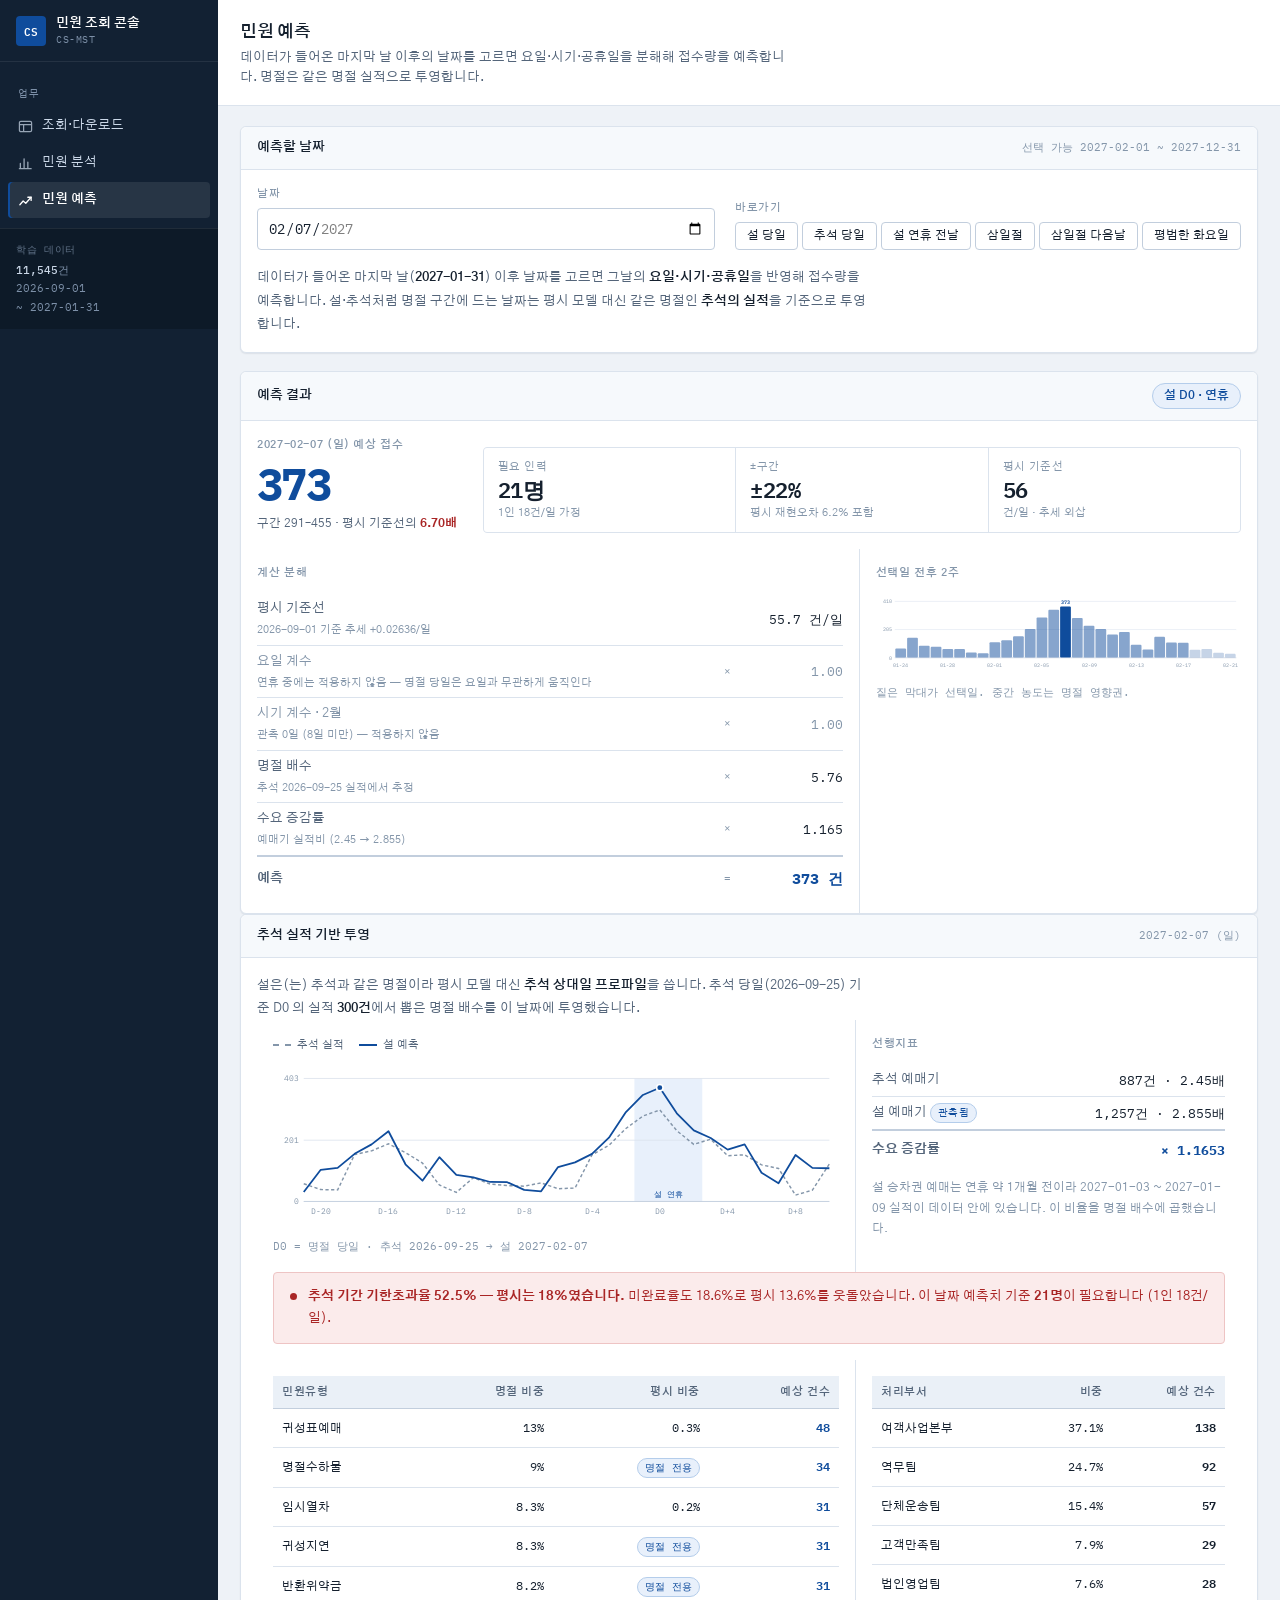
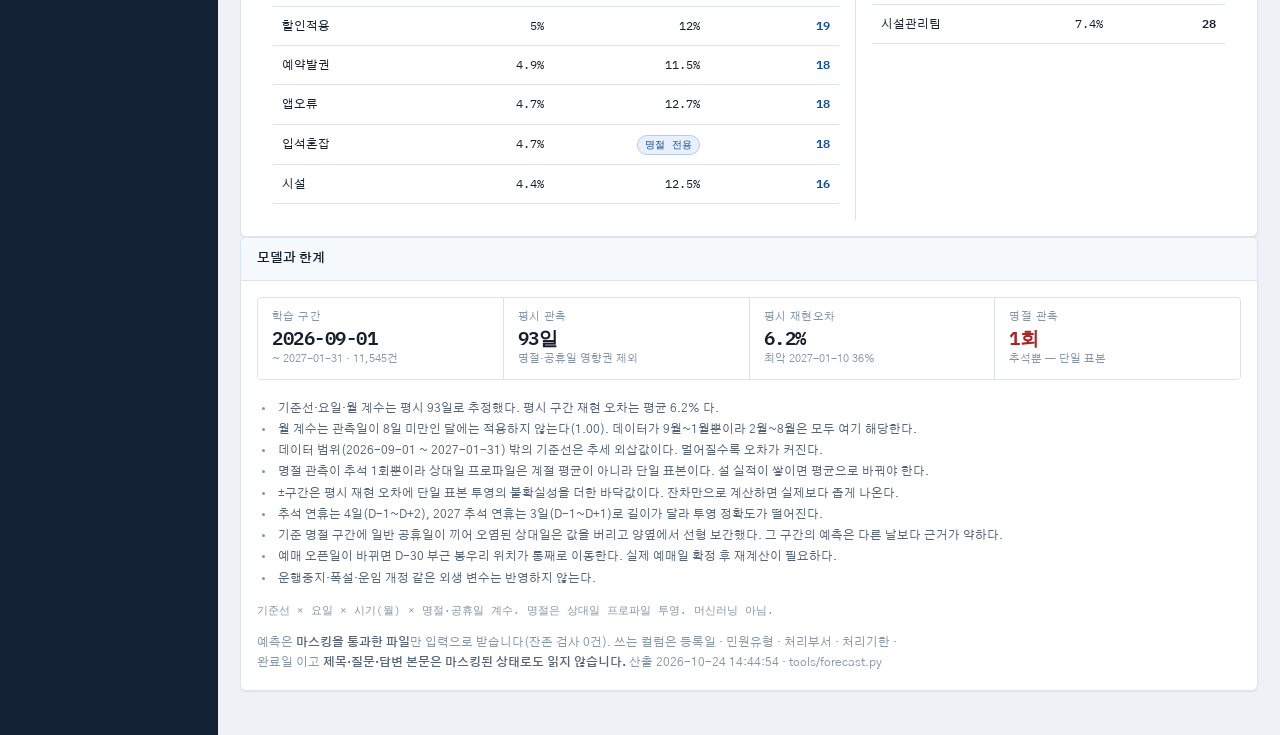
==== commit 39ae2502: "민원 분석 화면 추가 — 급증 구간·유형 지도·부서 부하·키워드·대응 방안 - index.html 안에 '민원 분석' 보기(#analysis) 추가. 조회 보기와 같은 DATA 를" ====
--- a/forecast.html
+++ b/forecast.html
@@ -29,7 +29,8 @@
   </div>
   <nav class="snav">
     <span class="grp">업무</span>
-    <a href="index.html"><svg width="15" height="15" viewBox="0 0 16 16" fill="none" aria-hidden="true"><rect x="1.5" y="2.5" width="13" height="11" rx="1.5" stroke="currentColor" stroke-width="1.3"/><path d="M1.5 6h13M6 6v7.5" stroke="currentColor" stroke-width="1.3"/></svg>조회·다운로드</a>
+    <a href="index.html#search"><svg width="15" height="15" viewBox="0 0 16 16" fill="none" aria-hidden="true"><rect x="1.5" y="2.5" width="13" height="11" rx="1.5" stroke="currentColor" stroke-width="1.3"/><path d="M1.5 6h13M6 6v7.5" stroke="currentColor" stroke-width="1.3"/></svg>조회·다운로드</a>
+    <a href="index.html#analysis"><svg width="15" height="15" viewBox="0 0 16 16" fill="none" aria-hidden="true"><path d="M2.5 13.5V8M6.5 13.5V3M10.5 13.5V6.5M14 13.5H1.5" stroke="currentColor" stroke-width="1.4" stroke-linecap="round"/></svg>민원 분석</a>
     <a href="forecast.html" aria-current="page"><svg width="15" height="15" viewBox="0 0 16 16" fill="none" aria-hidden="true"><path d="M2 12.5l3.5-4 2.8 2.4L14 4.5" stroke="currentColor" stroke-width="1.4" stroke-linecap="round" stroke-linejoin="round"/><path d="M10.5 4.5H14v3.4" stroke="currentColor" stroke-width="1.4" stroke-linecap="round" stroke-linejoin="round"/></svg>민원 예측</a>
   </nav>
   <div class="side-foot" id="src"><span class="lbl">데이터</span>불러오는 중…</div>
--- a/assets/console.css
+++ b/assets/console.css
@@ -163,9 +163,6 @@
 .quick button:hover{background:var(--surface-3);color:var(--text)}
 .quick button[aria-pressed=true]{background:var(--brand-50);border-color:var(--brand-line);
   color:var(--brand);font-weight:600}
-.warn-line{margin-top:13px;padding:9px 12px;border-radius:var(--r-sm);background:var(--warn-bg);
-  border:1px solid var(--warn-line);font-size:12px;color:var(--warn);display:flex;gap:8px}
-.warn-line b{font-weight:700}
 
 /* ── 지표 타일 ─────────────────────────────────────────────────── */
 .figs{display:grid;grid-template-columns:repeat(auto-fit,minmax(138px,1fr));gap:1px;background:var(--border);
@@ -205,24 +202,24 @@
 /* ── 표 ────────────────────────────────────────────────────────── */
 .tscroll{overflow-x:auto}
 table.grid,table.hist,table.daily{border-collapse:collapse;width:100%}
-table.grid{min-width:880px}
+table.grid{min-width:720px}
 table.hist{min-width:600px}
 table.daily{min-width:600px}
 .grid thead th,.hist th,.daily th{position:sticky;top:0;z-index:5;background:var(--surface-3);
-  padding:8px 12px;text-align:left;font-size:10.5px;font-weight:600;color:var(--text-2);
+  padding:8px 9px;text-align:left;font-size:10.5px;font-weight:600;color:var(--text-2);
   letter-spacing:.05em;text-transform:uppercase;white-space:nowrap;
   box-shadow:inset 0 -1px 0 var(--border-2)}
 .hist th,.daily th{position:static}
 .grid thead th.so{cursor:pointer;user-select:none}
 .grid thead th.so:hover{color:var(--brand)}
 .grid thead th .ar{color:var(--brand);font-size:9px;margin-left:3px}
-.grid tbody td,.hist td,.daily td{padding:9px 12px;border-bottom:1px solid var(--border);
+.grid tbody td,.hist td,.daily td{padding:9px 9px;border-bottom:1px solid var(--border);
   vertical-align:baseline;font-size:12.5px}
 .hist td,.daily td{font-size:12px}
 .grid tbody tr{cursor:pointer}
 .grid tbody tr:hover td{background:var(--brand-50)}
 td.m{font-family:var(--mono);font-size:11.5px;white-space:nowrap;font-variant-numeric:tabular-nums;color:var(--text-2)}
-td.ti{max-width:400px;min-width:210px;overflow:hidden;text-overflow:ellipsis;white-space:nowrap}
+td.ti{max-width:230px;min-width:140px;overflow:hidden;text-overflow:ellipsis;white-space:nowrap}
 td.nw{white-space:nowrap}
 .daily .n,.hist .n{font-family:var(--mono);text-align:right;font-variant-numeric:tabular-nums;white-space:nowrap}
 .daily .wk{color:var(--text-3)}
@@ -363,3 +360,130 @@
   background-size:200% 100%;animation:sh 1.4s linear infinite}
 @keyframes sh{to{background-position:-200% 0}}
 @media (prefers-reduced-motion:reduce){*{animation-duration:.01ms!important;transition-duration:.01ms!important}}
+
+/* ── 2단 배치: 좌측 조회 결과 / 우측 요약 ────────────────────────
+   표가 넓으므로 우측 요약 폭을 고정하고 좌측이 남는 폭을 전부 갖는다.
+   좁은 화면에서는 결과 → 요약 순으로 쌓인다. */
+.cols{display:grid;grid-template-columns:minmax(0,1fr) 332px;gap:18px;align-items:start}
+@media (max-width:1140px){.cols{grid-template-columns:1fr}}
+.cols>.card{min-width:0}
+/* 우측 요약 컬럼은 차트를 세로로 쌓는다 */
+.stackplots{display:grid}
+.stackplots>*{min-width:0;padding:14px 16px}
+.stackplots>*+*{border-top:1px solid var(--border)}
+/* 우측 요약의 지표 타일은 2열 고정. 홀수 개일 때 마지막 타일이 빈칸을 남기지 않게 한다 */
+.cols>.card .figs{grid-template-columns:repeat(2,minmax(0,1fr))}
+.cols>.card .figs .fig:last-child{grid-column:1/-1}
+
+/* ── 조건 추천 ──────────────────────────────────────────────────────── */
+.sgbar{display:flex;align-items:center;gap:10px;flex-wrap:wrap;
+  background:var(--brand-50);border:1px solid var(--brand-line);
+  border-radius:var(--r);padding:9px 12px;margin:0 0 15px}
+.sgbar label{font-size:11.5px;font-weight:700;color:var(--brand);
+  letter-spacing:.02em;white-space:nowrap}
+.sgbar input{flex:1 1 280px;min-width:0;font:inherit;font-size:12.5px;color:var(--text);
+  background:var(--surface);border:1px solid var(--border);border-radius:var(--r-sm);
+  padding:6px 9px}
+.sgbar input:focus-visible{outline:2px solid var(--brand);outline-offset:1px;border-color:var(--brand)}
+.sgbar .btn{white-space:nowrap}
+.sgmsg{font-size:11.5px;line-height:1.75;color:var(--text-2);word-break:keep-all;
+  margin:-7px 0 15px;padding:0 2px;max-width:92ch}
+.sgmsg b{color:var(--text);font-weight:600}
+.sgmsg .nt{display:block;color:var(--text-3)}
+.sgmsg .er{color:var(--crit)}
+
+/* ── 분석 보기 (index.html#analysis) ───────────────────────────────
+   assets/analysis.js 가 그린다. 조회 보기와 같은 DATA 를 쓴다. */
+
+.brief{margin:0;padding:0 0 0 18px;display:grid;gap:4px;font-size:12.5px;color:var(--text-2);line-height:1.8}
+.brief b{color:var(--text);font-weight:600}
+.brief .hot{color:var(--crit);font-weight:700}
+.an2{display:grid;grid-template-columns:minmax(0,1fr) 320px;gap:18px;align-items:start}
+.an2.even{grid-template-columns:repeat(2,minmax(0,1fr))}
+@media (max-width:1140px){.an2,.an2.even{grid-template-columns:1fr}}
+.pick>.f:first-child{flex:1 1 300px}
+.pick .in input[type=date]{min-width:0;flex:1 1 0}
+#trend{overflow-x:auto}
+.trend svg{display:block;width:100%;min-width:640px;height:auto}
+.trend .hit{cursor:pointer}
+.dayp .hd{display:flex;align-items:baseline;gap:10px;flex-wrap:wrap;margin-bottom:12px}
+.dayp .bign{font-family:var(--mono);font-size:26px;font-weight:600;letter-spacing:-.02em}
+.dayp .lx{font-family:var(--mono);font-size:12px;color:var(--crit);font-weight:600}
+.dayp .lx.calm{color:var(--text-3)}
+.lift{font-family:var(--mono);font-size:11px;padding:1px 6px;border-radius:999px;white-space:nowrap}
+.lift.up{background:var(--crit-bg);color:var(--crit);border:1px solid var(--crit-line)}
+.lift.eq{background:var(--surface-3);color:var(--text-3);border:1px solid var(--border)}
+.quad{display:grid;grid-template-columns:repeat(2,minmax(0,1fr));gap:1px;background:var(--border);
+  border:1px solid var(--border);border-radius:var(--r-sm);overflow:hidden}
+@media (max-width:760px){.quad{grid-template-columns:1fr}}
+.q{background:var(--surface);padding:12px 14px;min-width:0}
+.q h4{font-size:12px;font-weight:700;margin:0}
+.q .act{font-size:11px;color:var(--text-3);margin:2px 0 10px}
+.q.hot h4{color:var(--warn)}
+.q .row{display:grid;grid-template-columns:86px minmax(0,1fr) 44px 40px;gap:8px;align-items:center;font-size:12px;padding:3px 0}
+.q .row .nm{overflow:hidden;text-overflow:ellipsis;white-space:nowrap}
+.q .row .tr{height:6px;background:var(--surface-3);border-radius:3px;overflow:hidden}
+.q .row .tr i{display:block;height:100%;border-radius:3px;background:var(--brand)}
+.q.hot .row .tr i{background:var(--warn)}
+.q .row .c{font-family:var(--mono);text-align:right;font-size:11px;color:var(--text-2)}
+.q .empty{font-size:11.5px;color:var(--text-3)}
+table.heat{border-collapse:separate;border-spacing:2px;min-width:640px;width:100%;font-size:11px}
+.heat th{font-weight:500;color:var(--text-3);font-family:var(--mono);font-size:10px;padding:2px 0 4px;white-space:nowrap}
+.heat th.run{color:var(--warn);font-weight:700}
+.heat th.dn{font-family:var(--ui);font-size:12px;color:var(--text);text-align:left;padding-right:8px;font-weight:500}
+.heat td{height:30px;text-align:center;border-radius:3px;font-family:var(--mono);font-weight:600;font-variant-numeric:tabular-nums}
+.heat td.tot{background:none;text-align:right;color:var(--text-2);padding-left:8px;white-space:nowrap}
+.heat td.tot b{color:var(--crit)}
+.scale{display:flex;gap:10px;align-items:center;flex-wrap:wrap;font-size:11px;color:var(--text-3);margin-top:10px}
+.scale span.sw{display:inline-flex;gap:2px}
+.scale span.sw i{width:20px;height:10px;display:block}
+.dbar{display:inline-block;height:6px;border-radius:3px;vertical-align:middle}
+.kwcols{display:grid;grid-template-columns:repeat(2,minmax(0,1fr));gap:22px}
+@media (max-width:760px){.kwcols{grid-template-columns:1fr}}
+.kwcols h4{font-size:10.5px;color:var(--text-3);letter-spacing:.06em;text-transform:uppercase;font-weight:600;margin:0 0 10px}
+.rise{display:flex;justify-content:space-between;gap:10px;align-items:center;padding:7px 10px;border-radius:var(--r-sm);
+  background:var(--surface-2);border:1px solid var(--border);font-size:12px;margin-bottom:5px}
+.rise .g{font-family:var(--mono);font-weight:700;color:var(--crit);white-space:nowrap}
+.rise .g.new{color:var(--warn)}
+.rise .s{font-family:var(--mono);font-size:10.5px;color:var(--text-3);white-space:nowrap}
+.an-chips{display:flex;gap:2px;flex-wrap:wrap}
+.an-chips button{background:none;border:1px solid transparent;padding:4px 11px;border-radius:999px;cursor:pointer;
+  font-size:12px;color:var(--text-2)}
+.an-chips button:hover{background:var(--surface-3);color:var(--text)}
+.an-chips button[aria-pressed=true]{background:var(--brand-50);border-color:var(--brand-line);color:var(--brand);font-weight:600}
+
+/* 대응 방안 — 조치 계획표 */
+table.plan{width:100%;min-width:900px;border-collapse:collapse;font-size:12.5px}
+.plan th{font-size:10.5px;font-weight:600;color:var(--text-3);text-align:left;padding:8px 12px;
+  border-bottom:1px solid var(--border-2);background:var(--surface-2);white-space:nowrap}
+.plan td{padding:11px 12px;border-bottom:1px solid var(--border);vertical-align:middle}
+.plan tr.pl:hover td,.plan tr.open td{background:var(--surface-2)}
+.plan .pr{font-size:11px;font-weight:700;white-space:nowrap}
+.plan .pr i{display:inline-block;width:7px;height:7px;border-radius:50%;margin-right:6px;vertical-align:1px}
+.plan .pr.crit{color:var(--crit)} .plan .pr.crit i{background:var(--crit)}
+.plan .pr.warn{color:var(--warn)} .plan .pr.warn i{background:var(--warn)}
+.plan .pr.plain{color:var(--text-3)} .plan .pr.plain i{background:var(--border-2)}
+.plan button.is{background:none;border:0;padding:4px 0;font:inherit;font-weight:700;color:var(--text);cursor:pointer;white-space:nowrap}
+.plan button.is::after{content:' ▸';font-size:9px;color:var(--text-3)}
+.plan button.is[aria-expanded=true]::after{content:' ▾'}
+.plan button.is:hover{color:var(--brand)}
+.plan .num{font-family:var(--mono);white-space:nowrap;color:var(--text-2)}
+.plan .num b{font-size:14px;color:var(--text);font-weight:600}
+.plan .num s{text-decoration:none;color:var(--text-3)}
+.plan .ac{color:var(--text)}
+.plan .ac b{font-weight:700}
+.plan .mt{color:var(--text-2);font-size:11.5px;white-space:nowrap}
+.plan .gt{text-align:right}
+.plan .ago{background:none;border:0;padding:4px 0;font:inherit;font-size:11px;color:var(--brand);cursor:pointer;white-space:nowrap}
+.plan .ago:hover{text-decoration:underline}
+.plan tr.pd td{background:var(--surface-2);padding:2px 12px 14px;border-bottom:1px solid var(--border)}
+.plan tr.pd p{margin:6px 0 0;font-size:12px;line-height:1.7;color:var(--text-2);white-space:normal;max-width:900px}
+.plan tr.pd b{color:var(--text)}
+.spark{position:relative;display:inline-block;width:64px;height:6px;margin-left:8px;vertical-align:middle;
+  background:var(--surface-3);border-radius:3px;overflow:hidden}
+.spark i,.spark u{position:absolute;left:0;top:0;bottom:0;border-radius:3px;text-decoration:none}
+.spark.crit i{background:var(--crit)} .spark.warn i{background:var(--warn)}
+.spark u{background:var(--text-3)}
+.sr{position:absolute;width:1px;height:1px;overflow:hidden;clip:rect(0 0 0 0);white-space:nowrap}
+@keyframes flash{0%{box-shadow:0 0 0 3px var(--brand-line)}100%{box-shadow:var(--shadow)}}
+.card.flash{animation:flash 1.6s ease-out}
